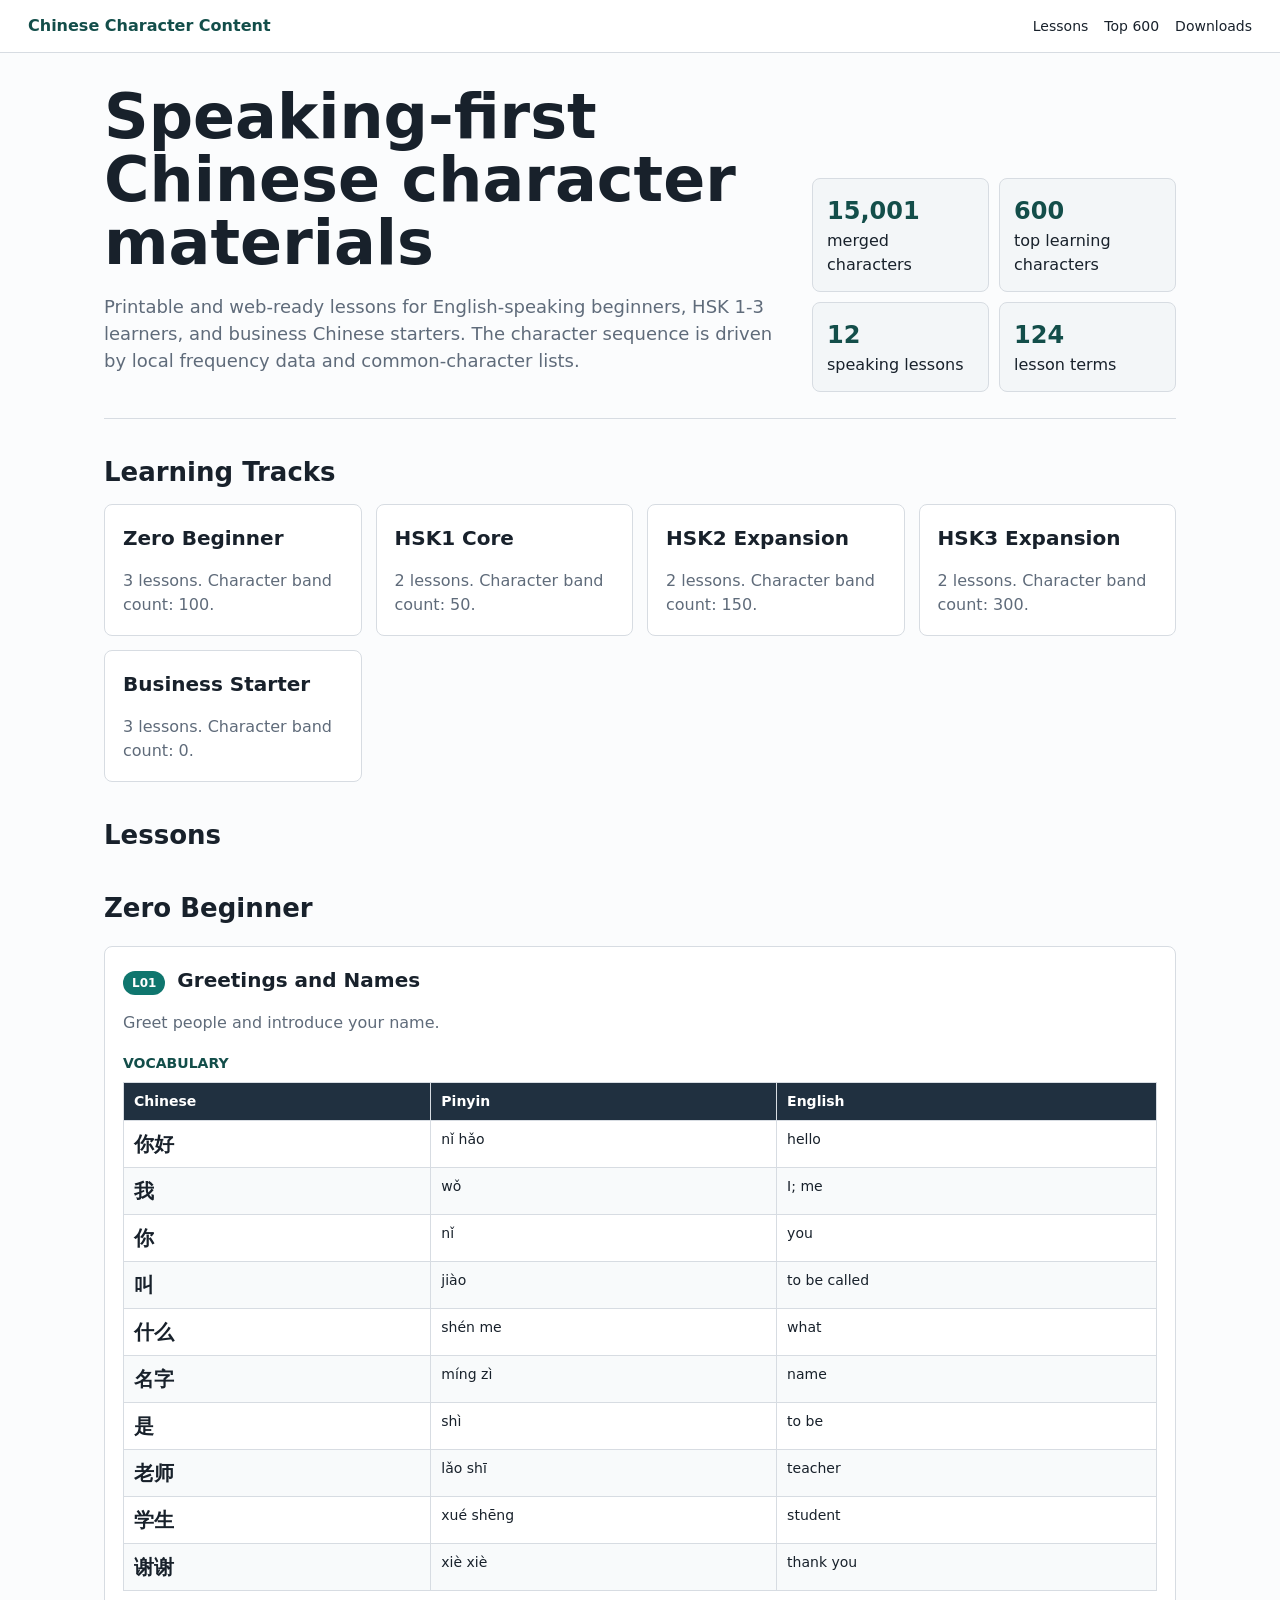
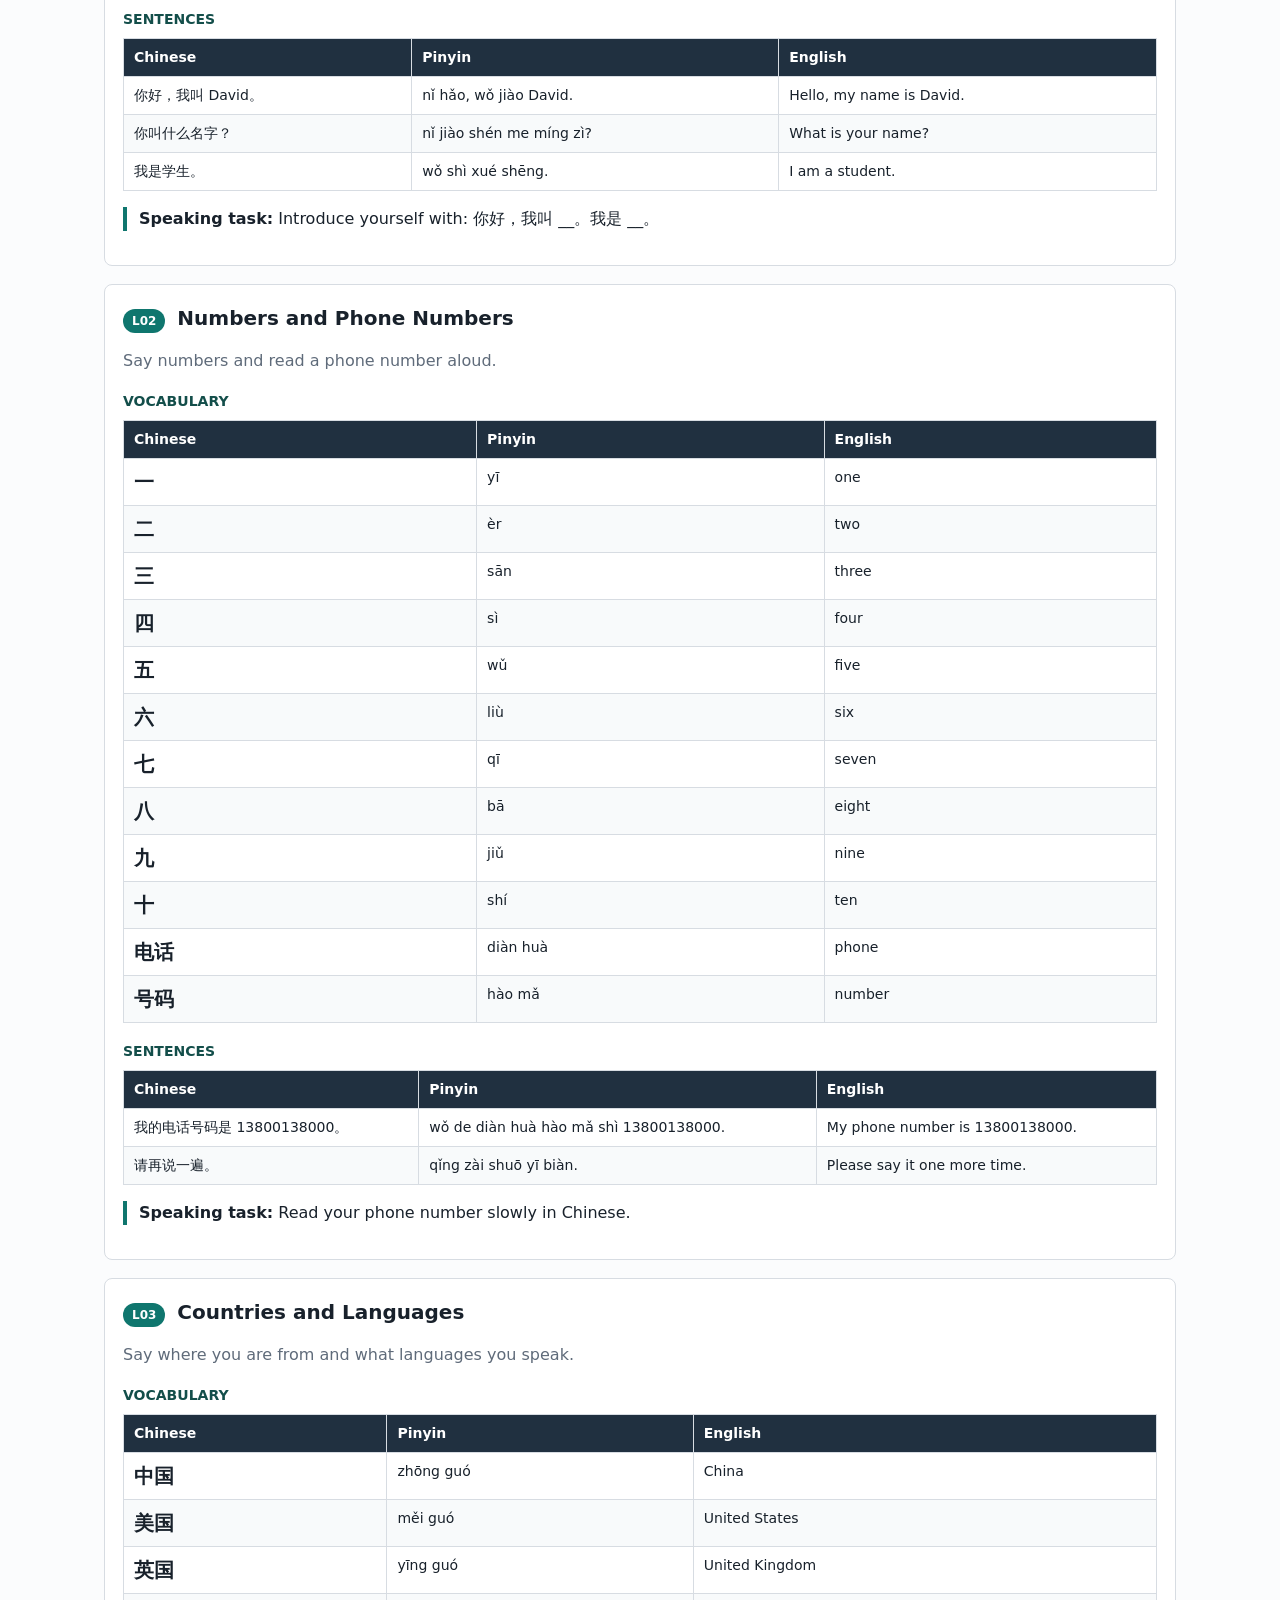
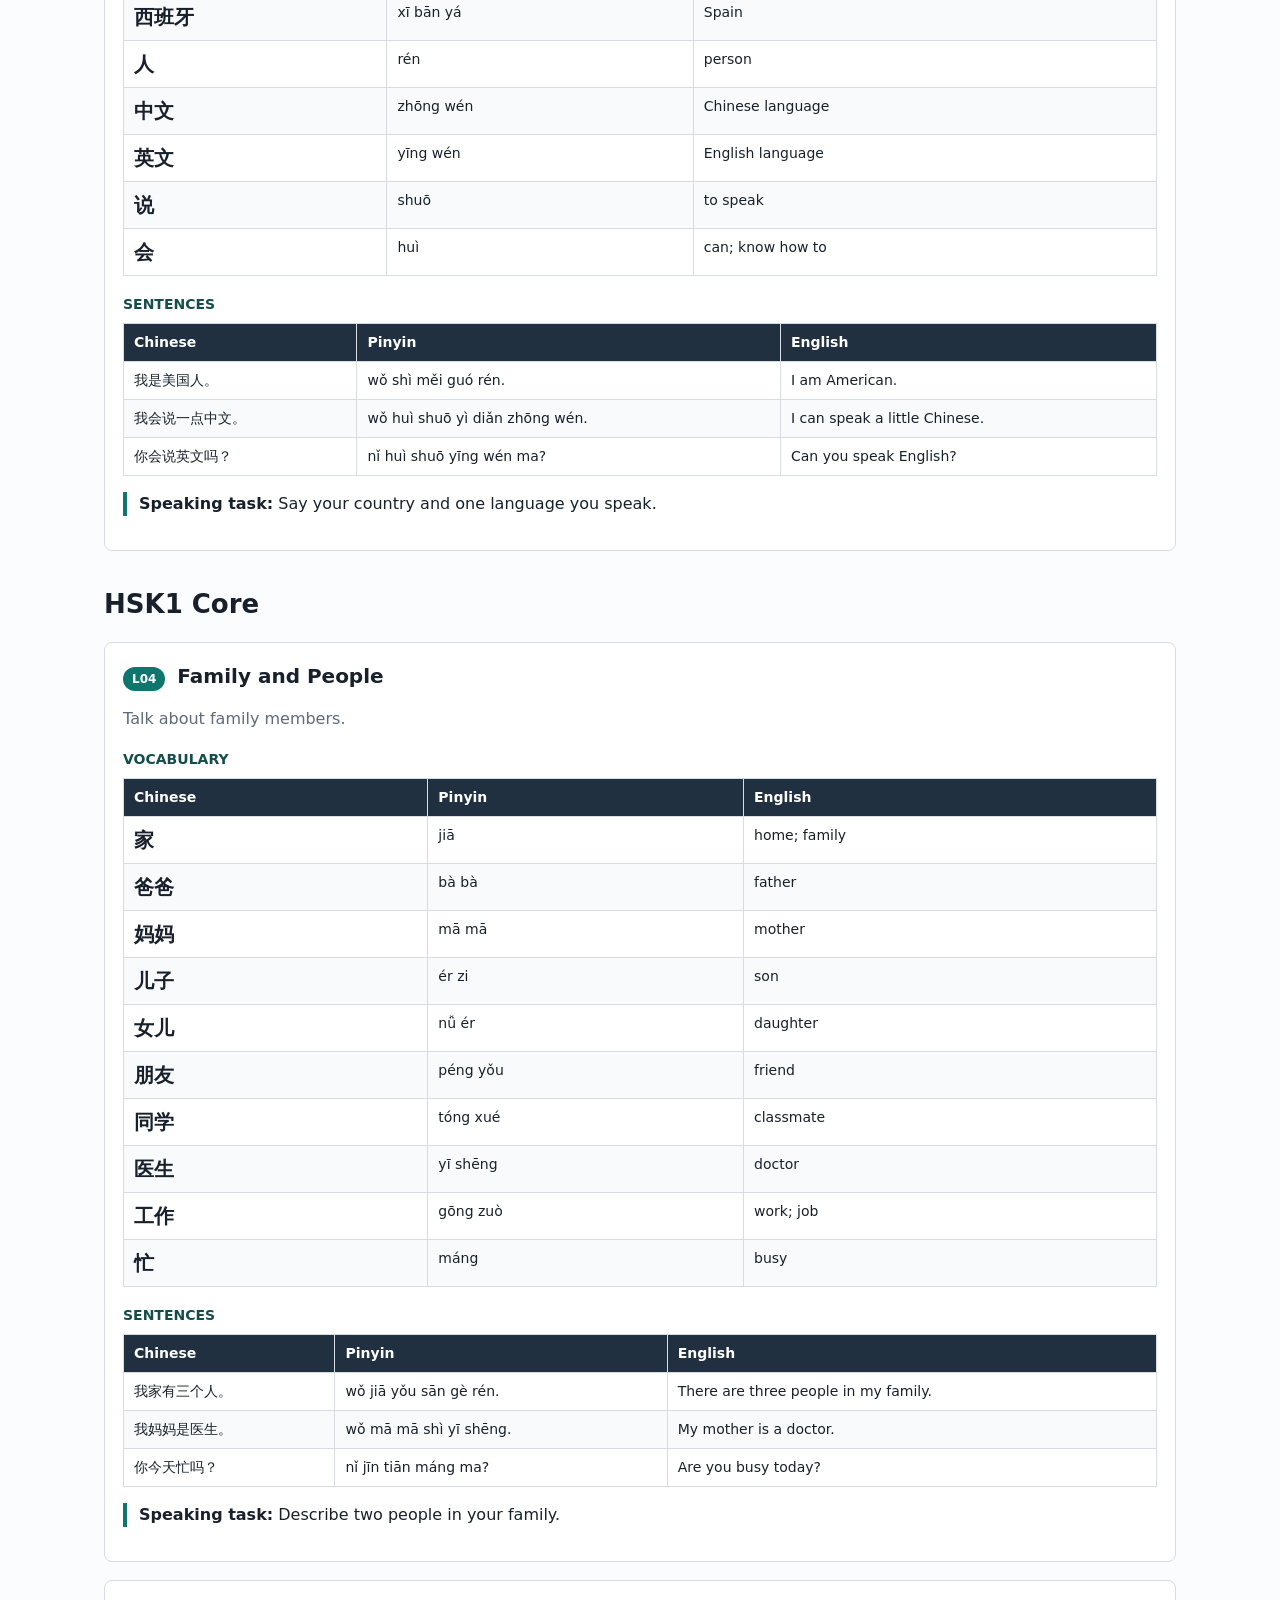
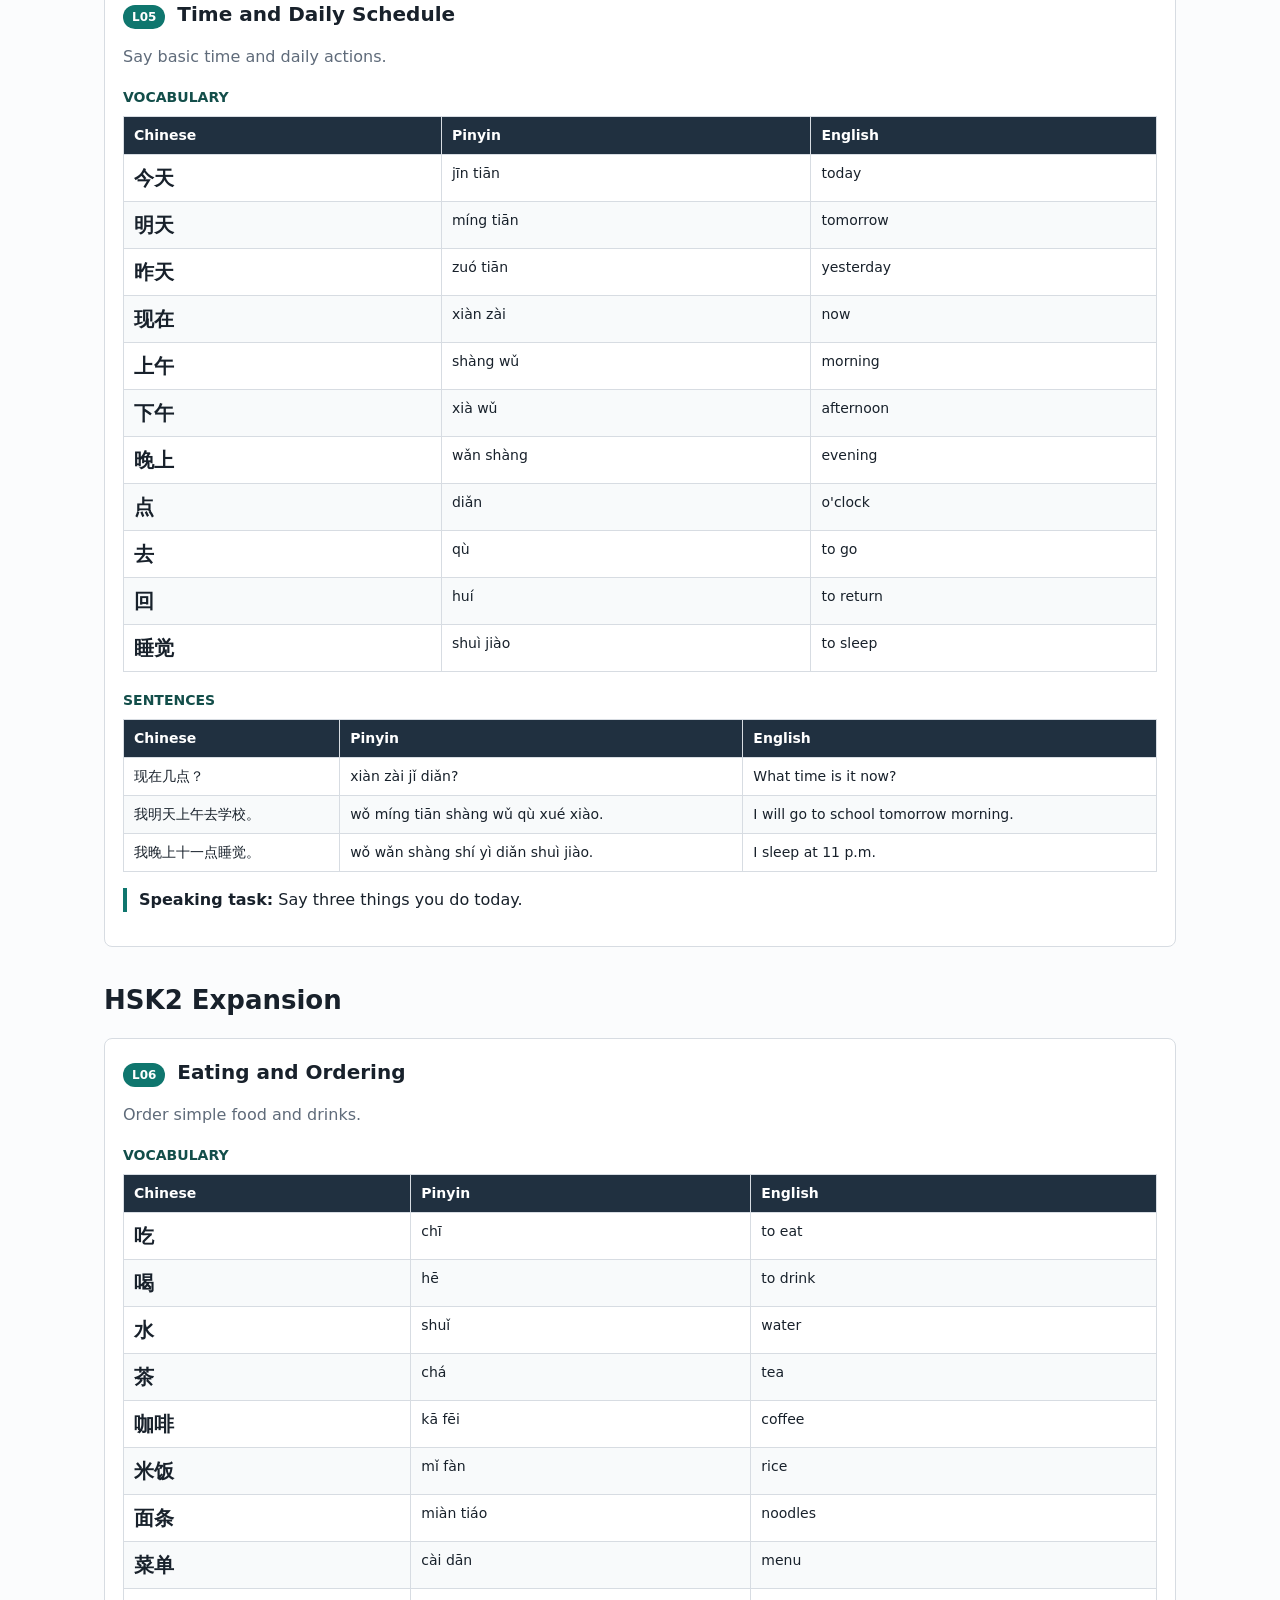
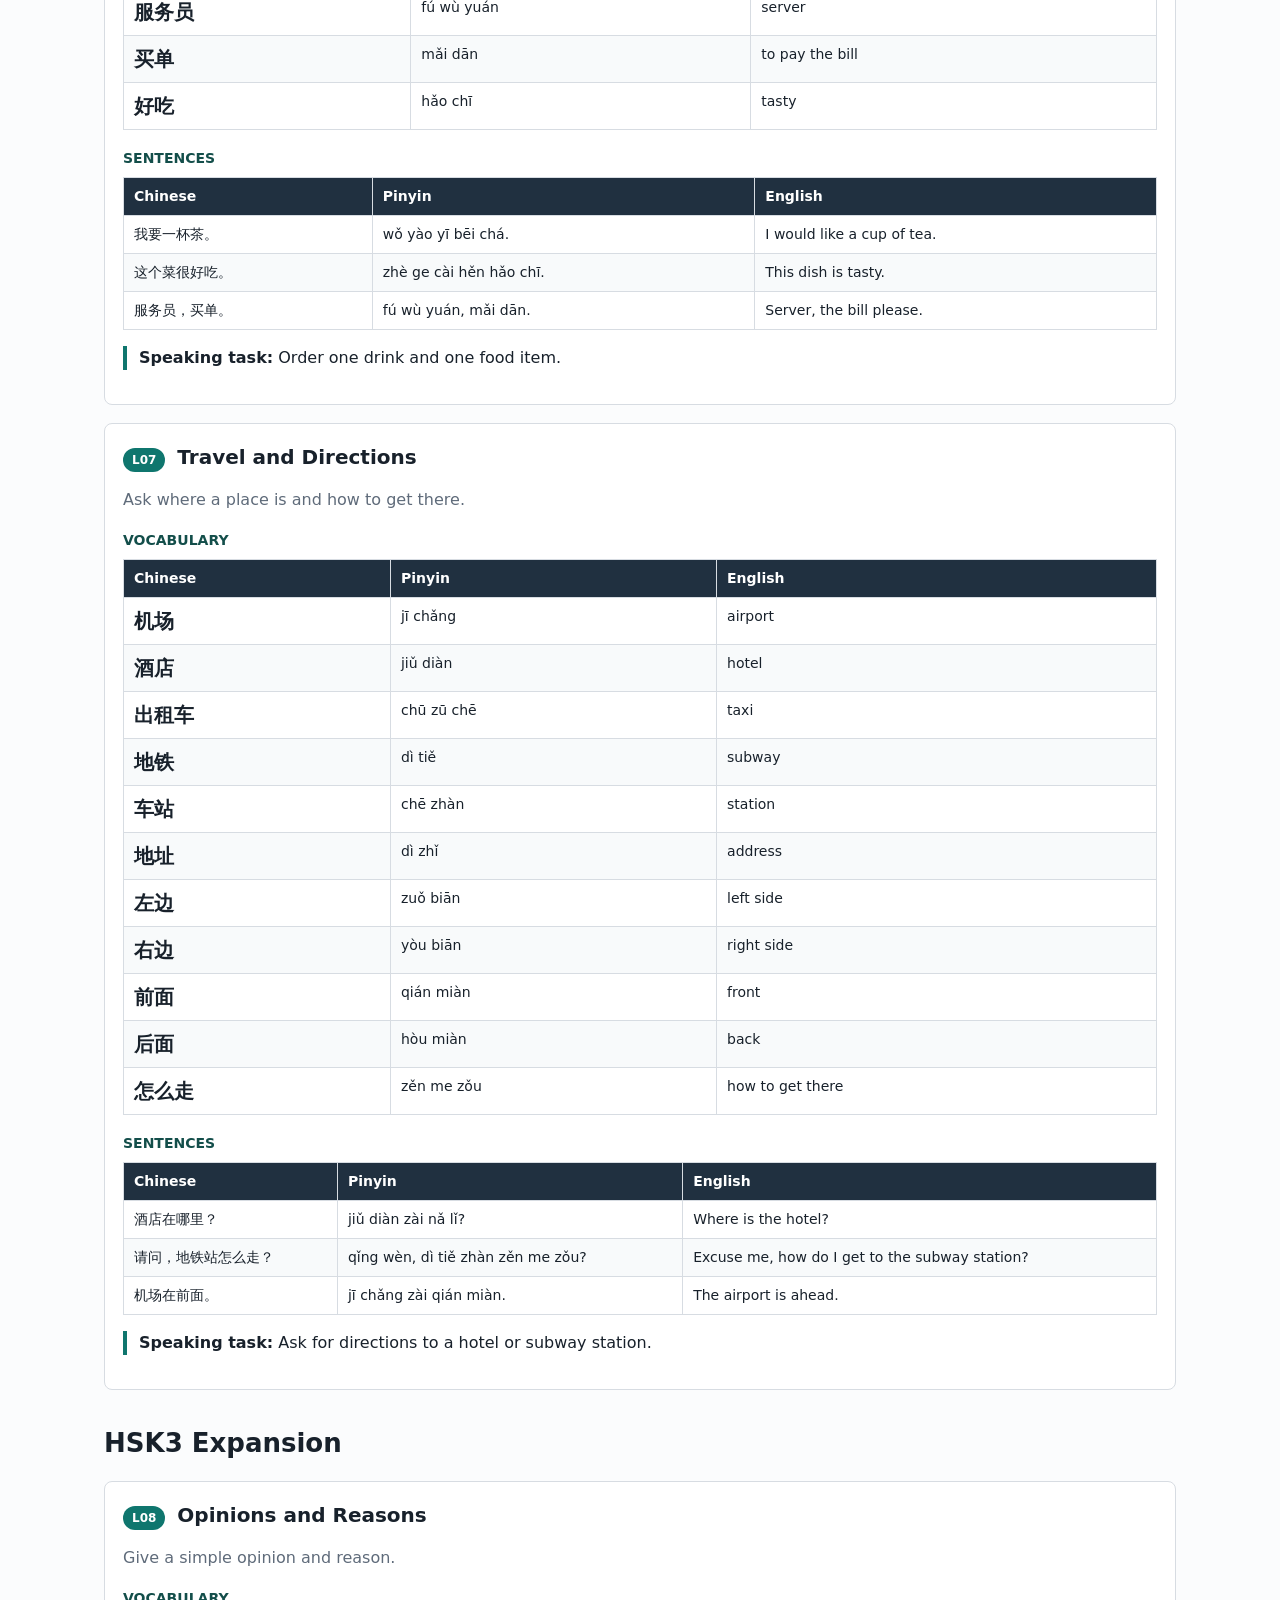
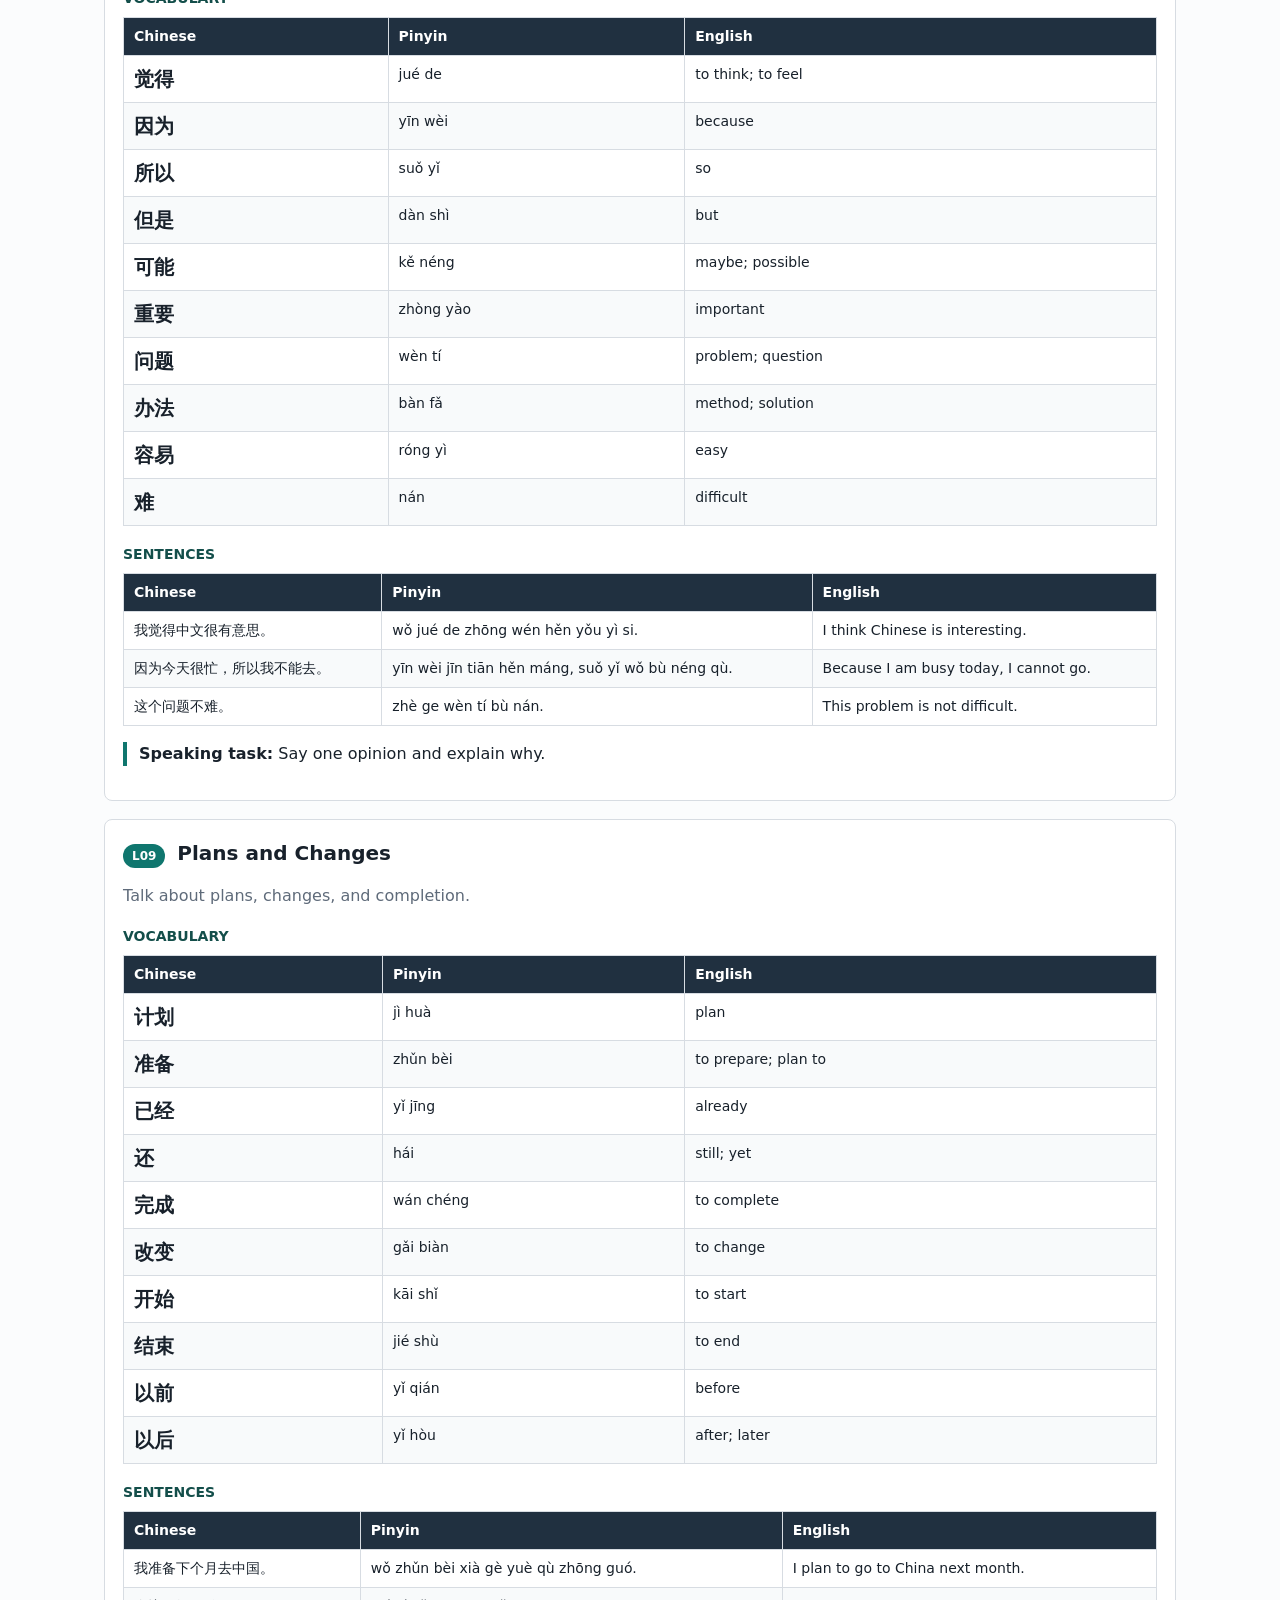
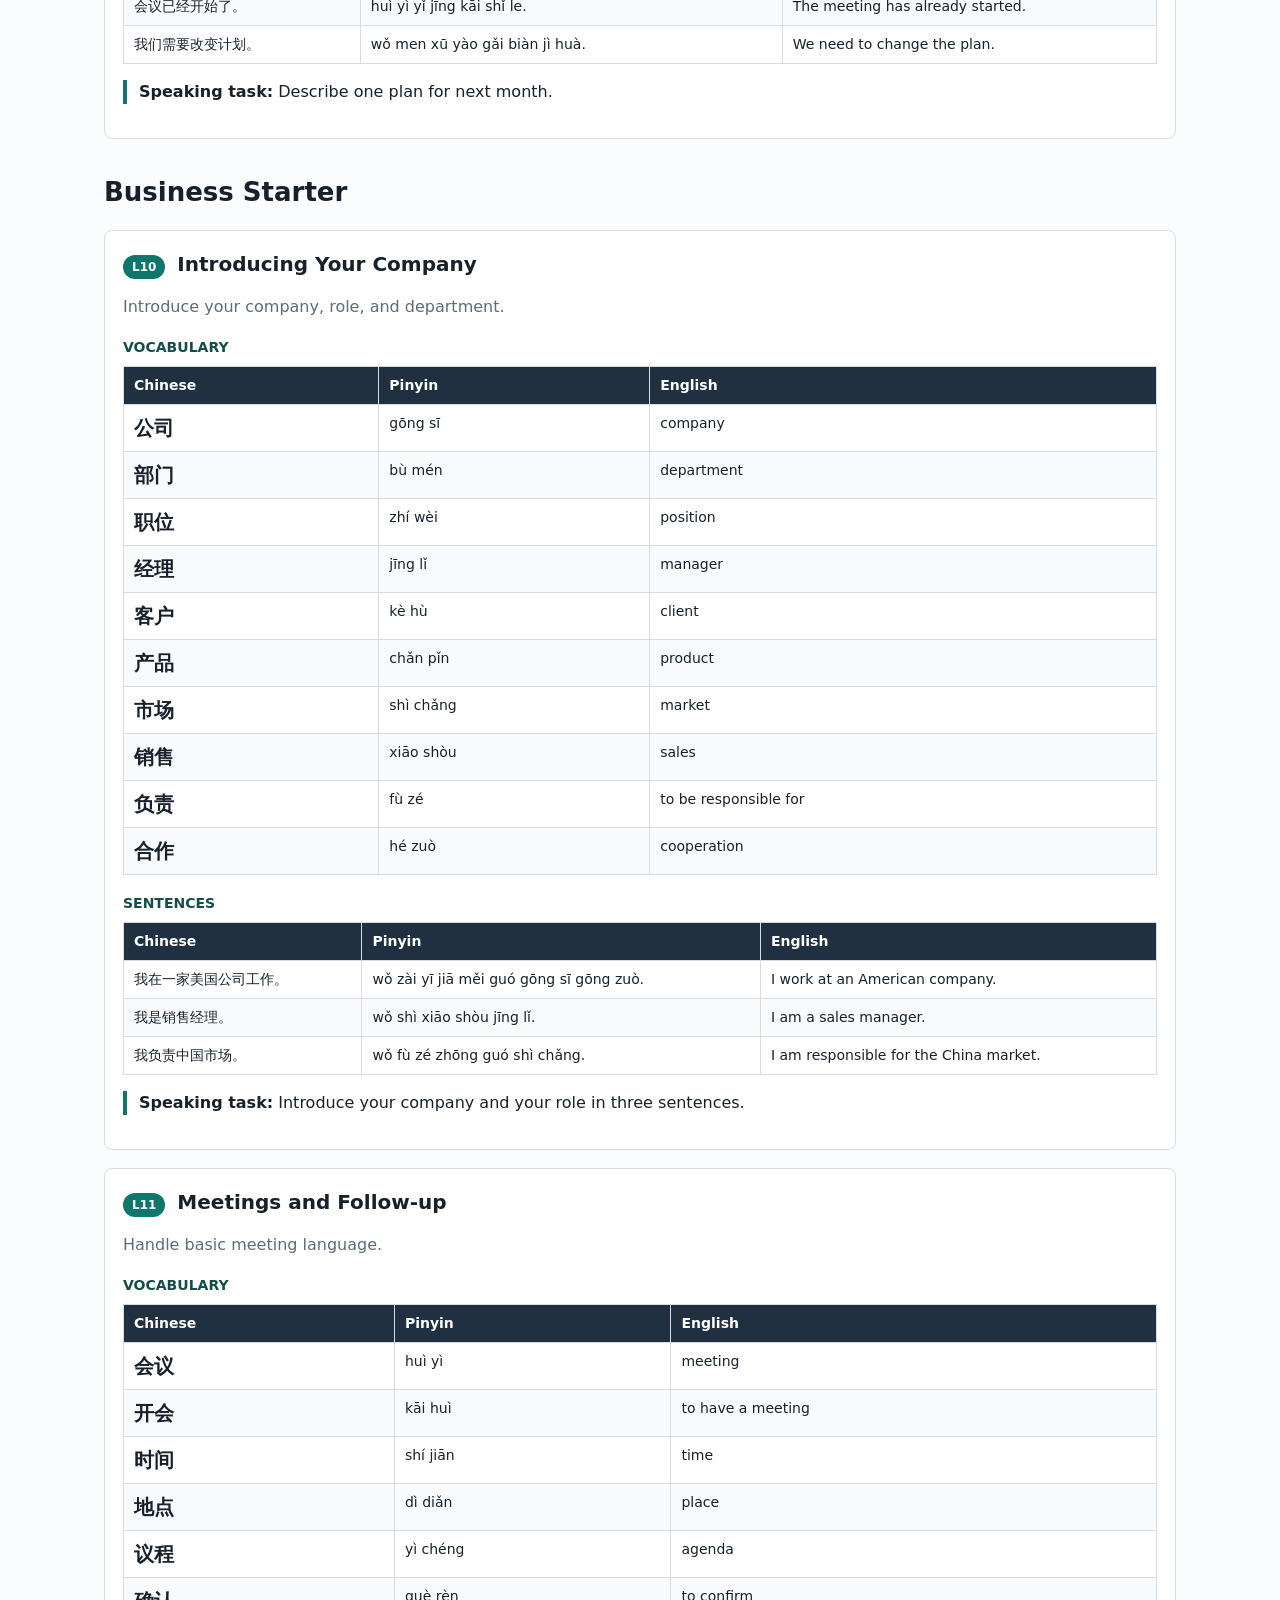
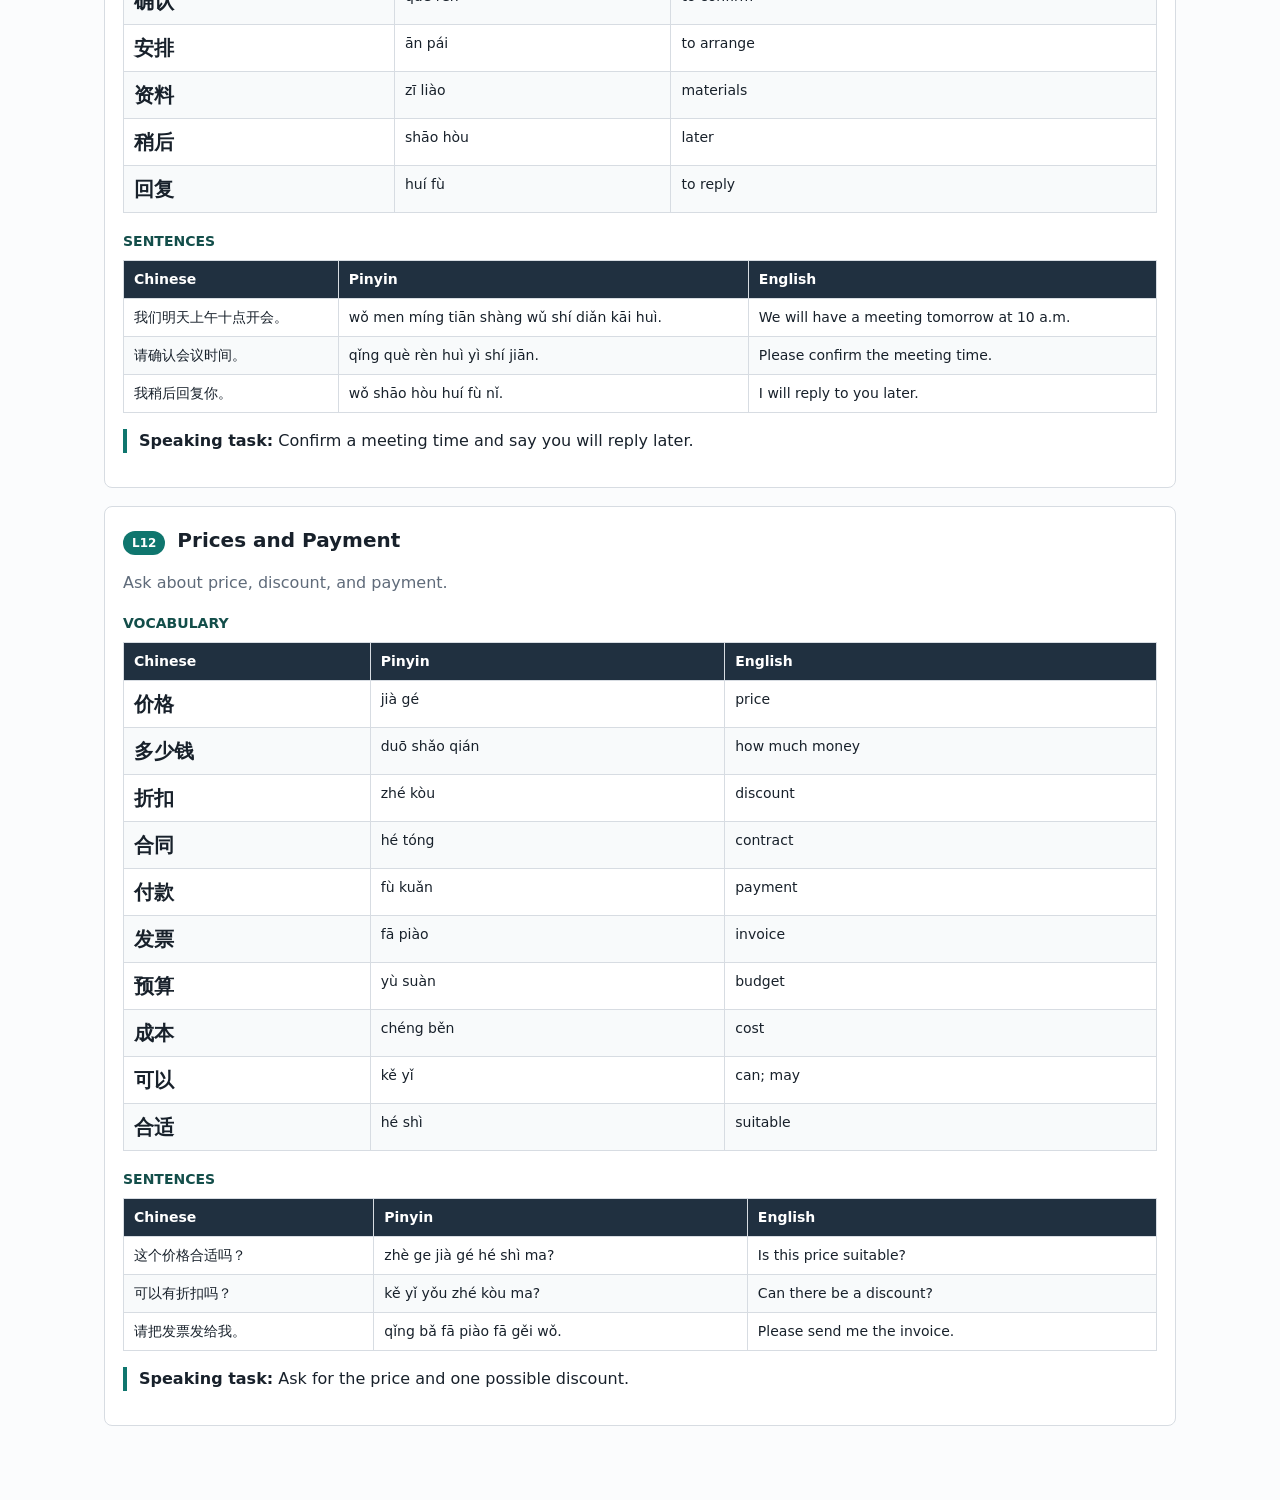
==== docs/index.html @ bb22cc19 "Create Chinese character learning materials" ====
<!doctype html>
<html lang="en">
<head>
  <meta charset="utf-8">
  <meta name="viewport" content="width=device-width, initial-scale=1">
  <title>Chinese Character Content</title>
  <link rel="stylesheet" href="assets/styles.css">
</head>
<body>
  <header class="topbar">
    <a class="brand" href="index.html">Chinese Character Content</a>
    <nav>
      <a href="index.html#lessons">Lessons</a>
      <a href="characters.html">Top 600</a>
      <a href="downloads.html">Downloads</a>
    </nav>
  </header>
  <main>

    <section class="hero">
      <div>
        <h1>Speaking-first Chinese character materials</h1>
        <p class="lead">Printable and web-ready lessons for English-speaking beginners, HSK 1-3 learners, and business Chinese starters. The character sequence is driven by local frequency data and common-character lists.</p>
      </div>
      <div class="stats">
        <div class="stat"><strong>15,001</strong><span>merged characters</span></div>
        <div class="stat"><strong>600</strong><span>top learning characters</span></div>
        <div class="stat"><strong>12</strong><span>speaking lessons</span></div>
        <div class="stat"><strong>124</strong><span>lesson terms</span></div>
      </div>
    </section>
    <section>
      <h2>Learning Tracks</h2>
      <div class="grid"><section class='tile'><h3>Zero Beginner</h3><p>3 lessons. Character band count: 100.</p></section>
<section class='tile'><h3>HSK1 Core</h3><p>2 lessons. Character band count: 50.</p></section>
<section class='tile'><h3>HSK2 Expansion</h3><p>2 lessons. Character band count: 150.</p></section>
<section class='tile'><h3>HSK3 Expansion</h3><p>2 lessons. Character band count: 300.</p></section>
<section class='tile'><h3>Business Starter</h3><p>3 lessons. Character band count: 0.</p></section></div>
    </section>
    <section id="lessons">
      <h2>Lessons</h2>
      <section id='zero-beginner'><h2>Zero Beginner</h2>
    <article class="lesson">
      <div class="lesson-head">
        <span>L01</span>
        <h3>Greetings and Names</h3>
      </div>
      <p class="goal">Greet people and introduce your name.</p>
      <h4>Vocabulary</h4>
      <table><thead><tr><th>Chinese</th><th>Pinyin</th><th>English</th></tr></thead><tbody><tr><td class='han'>你好</td><td>nǐ hǎo</td><td>hello</td></tr>
<tr><td class='han'>我</td><td>wǒ</td><td>I; me</td></tr>
<tr><td class='han'>你</td><td>nǐ</td><td>you</td></tr>
<tr><td class='han'>叫</td><td>jiào</td><td>to be called</td></tr>
<tr><td class='han'>什么</td><td>shén me</td><td>what</td></tr>
<tr><td class='han'>名字</td><td>míng zì</td><td>name</td></tr>
<tr><td class='han'>是</td><td>shì</td><td>to be</td></tr>
<tr><td class='han'>老师</td><td>lǎo shī</td><td>teacher</td></tr>
<tr><td class='han'>学生</td><td>xué shēng</td><td>student</td></tr>
<tr><td class='han'>谢谢</td><td>xiè xiè</td><td>thank you</td></tr></tbody></table>
      <h4>Sentences</h4>
      <table><thead><tr><th>Chinese</th><th>Pinyin</th><th>English</th></tr></thead><tbody><tr><td>你好，我叫 David。</td><td>nǐ hǎo, wǒ jiào David.</td><td>Hello, my name is David.</td></tr>
<tr><td>你叫什么名字？</td><td>nǐ jiào shén me míng zì?</td><td>What is your name?</td></tr>
<tr><td>我是学生。</td><td>wǒ shì xué shēng.</td><td>I am a student.</td></tr></tbody></table>
      <p class="task"><strong>Speaking task:</strong> Introduce yourself with: 你好，我叫 __。我是 __。</p>
    </article>
    

    <article class="lesson">
      <div class="lesson-head">
        <span>L02</span>
        <h3>Numbers and Phone Numbers</h3>
      </div>
      <p class="goal">Say numbers and read a phone number aloud.</p>
      <h4>Vocabulary</h4>
      <table><thead><tr><th>Chinese</th><th>Pinyin</th><th>English</th></tr></thead><tbody><tr><td class='han'>一</td><td>yī</td><td>one</td></tr>
<tr><td class='han'>二</td><td>èr</td><td>two</td></tr>
<tr><td class='han'>三</td><td>sān</td><td>three</td></tr>
<tr><td class='han'>四</td><td>sì</td><td>four</td></tr>
<tr><td class='han'>五</td><td>wǔ</td><td>five</td></tr>
<tr><td class='han'>六</td><td>liù</td><td>six</td></tr>
<tr><td class='han'>七</td><td>qī</td><td>seven</td></tr>
<tr><td class='han'>八</td><td>bā</td><td>eight</td></tr>
<tr><td class='han'>九</td><td>jiǔ</td><td>nine</td></tr>
<tr><td class='han'>十</td><td>shí</td><td>ten</td></tr>
<tr><td class='han'>电话</td><td>diàn huà</td><td>phone</td></tr>
<tr><td class='han'>号码</td><td>hào mǎ</td><td>number</td></tr></tbody></table>
      <h4>Sentences</h4>
      <table><thead><tr><th>Chinese</th><th>Pinyin</th><th>English</th></tr></thead><tbody><tr><td>我的电话号码是 13800138000。</td><td>wǒ de diàn huà hào mǎ shì 13800138000.</td><td>My phone number is 13800138000.</td></tr>
<tr><td>请再说一遍。</td><td>qǐng zài shuō yī biàn.</td><td>Please say it one more time.</td></tr></tbody></table>
      <p class="task"><strong>Speaking task:</strong> Read your phone number slowly in Chinese.</p>
    </article>
    

    <article class="lesson">
      <div class="lesson-head">
        <span>L03</span>
        <h3>Countries and Languages</h3>
      </div>
      <p class="goal">Say where you are from and what languages you speak.</p>
      <h4>Vocabulary</h4>
      <table><thead><tr><th>Chinese</th><th>Pinyin</th><th>English</th></tr></thead><tbody><tr><td class='han'>中国</td><td>zhōng guó</td><td>China</td></tr>
<tr><td class='han'>美国</td><td>měi guó</td><td>United States</td></tr>
<tr><td class='han'>英国</td><td>yīng guó</td><td>United Kingdom</td></tr>
<tr><td class='han'>西班牙</td><td>xī bān yá</td><td>Spain</td></tr>
<tr><td class='han'>人</td><td>rén</td><td>person</td></tr>
<tr><td class='han'>中文</td><td>zhōng wén</td><td>Chinese language</td></tr>
<tr><td class='han'>英文</td><td>yīng wén</td><td>English language</td></tr>
<tr><td class='han'>说</td><td>shuō</td><td>to speak</td></tr>
<tr><td class='han'>会</td><td>huì</td><td>can; know how to</td></tr></tbody></table>
      <h4>Sentences</h4>
      <table><thead><tr><th>Chinese</th><th>Pinyin</th><th>English</th></tr></thead><tbody><tr><td>我是美国人。</td><td>wǒ shì měi guó rén.</td><td>I am American.</td></tr>
<tr><td>我会说一点中文。</td><td>wǒ huì shuō yì diǎn zhōng wén.</td><td>I can speak a little Chinese.</td></tr>
<tr><td>你会说英文吗？</td><td>nǐ huì shuō yīng wén ma?</td><td>Can you speak English?</td></tr></tbody></table>
      <p class="task"><strong>Speaking task:</strong> Say your country and one language you speak.</p>
    </article>
    </section><section id='hsk1-core'><h2>HSK1 Core</h2>
    <article class="lesson">
      <div class="lesson-head">
        <span>L04</span>
        <h3>Family and People</h3>
      </div>
      <p class="goal">Talk about family members.</p>
      <h4>Vocabulary</h4>
      <table><thead><tr><th>Chinese</th><th>Pinyin</th><th>English</th></tr></thead><tbody><tr><td class='han'>家</td><td>jiā</td><td>home; family</td></tr>
<tr><td class='han'>爸爸</td><td>bà bà</td><td>father</td></tr>
<tr><td class='han'>妈妈</td><td>mā mā</td><td>mother</td></tr>
<tr><td class='han'>儿子</td><td>ér zi</td><td>son</td></tr>
<tr><td class='han'>女儿</td><td>nǚ ér</td><td>daughter</td></tr>
<tr><td class='han'>朋友</td><td>péng yǒu</td><td>friend</td></tr>
<tr><td class='han'>同学</td><td>tóng xué</td><td>classmate</td></tr>
<tr><td class='han'>医生</td><td>yī shēng</td><td>doctor</td></tr>
<tr><td class='han'>工作</td><td>gōng zuò</td><td>work; job</td></tr>
<tr><td class='han'>忙</td><td>máng</td><td>busy</td></tr></tbody></table>
      <h4>Sentences</h4>
      <table><thead><tr><th>Chinese</th><th>Pinyin</th><th>English</th></tr></thead><tbody><tr><td>我家有三个人。</td><td>wǒ jiā yǒu sān gè rén.</td><td>There are three people in my family.</td></tr>
<tr><td>我妈妈是医生。</td><td>wǒ mā mā shì yī shēng.</td><td>My mother is a doctor.</td></tr>
<tr><td>你今天忙吗？</td><td>nǐ jīn tiān máng ma?</td><td>Are you busy today?</td></tr></tbody></table>
      <p class="task"><strong>Speaking task:</strong> Describe two people in your family.</p>
    </article>
    

    <article class="lesson">
      <div class="lesson-head">
        <span>L05</span>
        <h3>Time and Daily Schedule</h3>
      </div>
      <p class="goal">Say basic time and daily actions.</p>
      <h4>Vocabulary</h4>
      <table><thead><tr><th>Chinese</th><th>Pinyin</th><th>English</th></tr></thead><tbody><tr><td class='han'>今天</td><td>jīn tiān</td><td>today</td></tr>
<tr><td class='han'>明天</td><td>míng tiān</td><td>tomorrow</td></tr>
<tr><td class='han'>昨天</td><td>zuó tiān</td><td>yesterday</td></tr>
<tr><td class='han'>现在</td><td>xiàn zài</td><td>now</td></tr>
<tr><td class='han'>上午</td><td>shàng wǔ</td><td>morning</td></tr>
<tr><td class='han'>下午</td><td>xià wǔ</td><td>afternoon</td></tr>
<tr><td class='han'>晚上</td><td>wǎn shàng</td><td>evening</td></tr>
<tr><td class='han'>点</td><td>diǎn</td><td>o&#x27;clock</td></tr>
<tr><td class='han'>去</td><td>qù</td><td>to go</td></tr>
<tr><td class='han'>回</td><td>huí</td><td>to return</td></tr>
<tr><td class='han'>睡觉</td><td>shuì jiào</td><td>to sleep</td></tr></tbody></table>
      <h4>Sentences</h4>
      <table><thead><tr><th>Chinese</th><th>Pinyin</th><th>English</th></tr></thead><tbody><tr><td>现在几点？</td><td>xiàn zài jǐ diǎn?</td><td>What time is it now?</td></tr>
<tr><td>我明天上午去学校。</td><td>wǒ míng tiān shàng wǔ qù xué xiào.</td><td>I will go to school tomorrow morning.</td></tr>
<tr><td>我晚上十一点睡觉。</td><td>wǒ wǎn shàng shí yì diǎn shuì jiào.</td><td>I sleep at 11 p.m.</td></tr></tbody></table>
      <p class="task"><strong>Speaking task:</strong> Say three things you do today.</p>
    </article>
    </section><section id='hsk2-expansion'><h2>HSK2 Expansion</h2>
    <article class="lesson">
      <div class="lesson-head">
        <span>L06</span>
        <h3>Eating and Ordering</h3>
      </div>
      <p class="goal">Order simple food and drinks.</p>
      <h4>Vocabulary</h4>
      <table><thead><tr><th>Chinese</th><th>Pinyin</th><th>English</th></tr></thead><tbody><tr><td class='han'>吃</td><td>chī</td><td>to eat</td></tr>
<tr><td class='han'>喝</td><td>hē</td><td>to drink</td></tr>
<tr><td class='han'>水</td><td>shuǐ</td><td>water</td></tr>
<tr><td class='han'>茶</td><td>chá</td><td>tea</td></tr>
<tr><td class='han'>咖啡</td><td>kā fēi</td><td>coffee</td></tr>
<tr><td class='han'>米饭</td><td>mǐ fàn</td><td>rice</td></tr>
<tr><td class='han'>面条</td><td>miàn tiáo</td><td>noodles</td></tr>
<tr><td class='han'>菜单</td><td>cài dān</td><td>menu</td></tr>
<tr><td class='han'>服务员</td><td>fú wù yuán</td><td>server</td></tr>
<tr><td class='han'>买单</td><td>mǎi dān</td><td>to pay the bill</td></tr>
<tr><td class='han'>好吃</td><td>hǎo chī</td><td>tasty</td></tr></tbody></table>
      <h4>Sentences</h4>
      <table><thead><tr><th>Chinese</th><th>Pinyin</th><th>English</th></tr></thead><tbody><tr><td>我要一杯茶。</td><td>wǒ yào yī bēi chá.</td><td>I would like a cup of tea.</td></tr>
<tr><td>这个菜很好吃。</td><td>zhè ge cài hěn hǎo chī.</td><td>This dish is tasty.</td></tr>
<tr><td>服务员，买单。</td><td>fú wù yuán, mǎi dān.</td><td>Server, the bill please.</td></tr></tbody></table>
      <p class="task"><strong>Speaking task:</strong> Order one drink and one food item.</p>
    </article>
    

    <article class="lesson">
      <div class="lesson-head">
        <span>L07</span>
        <h3>Travel and Directions</h3>
      </div>
      <p class="goal">Ask where a place is and how to get there.</p>
      <h4>Vocabulary</h4>
      <table><thead><tr><th>Chinese</th><th>Pinyin</th><th>English</th></tr></thead><tbody><tr><td class='han'>机场</td><td>jī chǎng</td><td>airport</td></tr>
<tr><td class='han'>酒店</td><td>jiǔ diàn</td><td>hotel</td></tr>
<tr><td class='han'>出租车</td><td>chū zū chē</td><td>taxi</td></tr>
<tr><td class='han'>地铁</td><td>dì tiě</td><td>subway</td></tr>
<tr><td class='han'>车站</td><td>chē zhàn</td><td>station</td></tr>
<tr><td class='han'>地址</td><td>dì zhǐ</td><td>address</td></tr>
<tr><td class='han'>左边</td><td>zuǒ biān</td><td>left side</td></tr>
<tr><td class='han'>右边</td><td>yòu biān</td><td>right side</td></tr>
<tr><td class='han'>前面</td><td>qián miàn</td><td>front</td></tr>
<tr><td class='han'>后面</td><td>hòu miàn</td><td>back</td></tr>
<tr><td class='han'>怎么走</td><td>zěn me zǒu</td><td>how to get there</td></tr></tbody></table>
      <h4>Sentences</h4>
      <table><thead><tr><th>Chinese</th><th>Pinyin</th><th>English</th></tr></thead><tbody><tr><td>酒店在哪里？</td><td>jiǔ diàn zài nǎ lǐ?</td><td>Where is the hotel?</td></tr>
<tr><td>请问，地铁站怎么走？</td><td>qǐng wèn, dì tiě zhàn zěn me zǒu?</td><td>Excuse me, how do I get to the subway station?</td></tr>
<tr><td>机场在前面。</td><td>jī chǎng zài qián miàn.</td><td>The airport is ahead.</td></tr></tbody></table>
      <p class="task"><strong>Speaking task:</strong> Ask for directions to a hotel or subway station.</p>
    </article>
    </section><section id='hsk3-expansion'><h2>HSK3 Expansion</h2>
    <article class="lesson">
      <div class="lesson-head">
        <span>L08</span>
        <h3>Opinions and Reasons</h3>
      </div>
      <p class="goal">Give a simple opinion and reason.</p>
      <h4>Vocabulary</h4>
      <table><thead><tr><th>Chinese</th><th>Pinyin</th><th>English</th></tr></thead><tbody><tr><td class='han'>觉得</td><td>jué de</td><td>to think; to feel</td></tr>
<tr><td class='han'>因为</td><td>yīn wèi</td><td>because</td></tr>
<tr><td class='han'>所以</td><td>suǒ yǐ</td><td>so</td></tr>
<tr><td class='han'>但是</td><td>dàn shì</td><td>but</td></tr>
<tr><td class='han'>可能</td><td>kě néng</td><td>maybe; possible</td></tr>
<tr><td class='han'>重要</td><td>zhòng yào</td><td>important</td></tr>
<tr><td class='han'>问题</td><td>wèn tí</td><td>problem; question</td></tr>
<tr><td class='han'>办法</td><td>bàn fǎ</td><td>method; solution</td></tr>
<tr><td class='han'>容易</td><td>róng yì</td><td>easy</td></tr>
<tr><td class='han'>难</td><td>nán</td><td>difficult</td></tr></tbody></table>
      <h4>Sentences</h4>
      <table><thead><tr><th>Chinese</th><th>Pinyin</th><th>English</th></tr></thead><tbody><tr><td>我觉得中文很有意思。</td><td>wǒ jué de zhōng wén hěn yǒu yì si.</td><td>I think Chinese is interesting.</td></tr>
<tr><td>因为今天很忙，所以我不能去。</td><td>yīn wèi jīn tiān hěn máng, suǒ yǐ wǒ bù néng qù.</td><td>Because I am busy today, I cannot go.</td></tr>
<tr><td>这个问题不难。</td><td>zhè ge wèn tí bù nán.</td><td>This problem is not difficult.</td></tr></tbody></table>
      <p class="task"><strong>Speaking task:</strong> Say one opinion and explain why.</p>
    </article>
    

    <article class="lesson">
      <div class="lesson-head">
        <span>L09</span>
        <h3>Plans and Changes</h3>
      </div>
      <p class="goal">Talk about plans, changes, and completion.</p>
      <h4>Vocabulary</h4>
      <table><thead><tr><th>Chinese</th><th>Pinyin</th><th>English</th></tr></thead><tbody><tr><td class='han'>计划</td><td>jì huà</td><td>plan</td></tr>
<tr><td class='han'>准备</td><td>zhǔn bèi</td><td>to prepare; plan to</td></tr>
<tr><td class='han'>已经</td><td>yǐ jīng</td><td>already</td></tr>
<tr><td class='han'>还</td><td>hái</td><td>still; yet</td></tr>
<tr><td class='han'>完成</td><td>wán chéng</td><td>to complete</td></tr>
<tr><td class='han'>改变</td><td>gǎi biàn</td><td>to change</td></tr>
<tr><td class='han'>开始</td><td>kāi shǐ</td><td>to start</td></tr>
<tr><td class='han'>结束</td><td>jié shù</td><td>to end</td></tr>
<tr><td class='han'>以前</td><td>yǐ qián</td><td>before</td></tr>
<tr><td class='han'>以后</td><td>yǐ hòu</td><td>after; later</td></tr></tbody></table>
      <h4>Sentences</h4>
      <table><thead><tr><th>Chinese</th><th>Pinyin</th><th>English</th></tr></thead><tbody><tr><td>我准备下个月去中国。</td><td>wǒ zhǔn bèi xià gè yuè qù zhōng guó.</td><td>I plan to go to China next month.</td></tr>
<tr><td>会议已经开始了。</td><td>huì yì yǐ jīng kāi shǐ le.</td><td>The meeting has already started.</td></tr>
<tr><td>我们需要改变计划。</td><td>wǒ men xū yào gǎi biàn jì huà.</td><td>We need to change the plan.</td></tr></tbody></table>
      <p class="task"><strong>Speaking task:</strong> Describe one plan for next month.</p>
    </article>
    </section><section id='business-starter'><h2>Business Starter</h2>
    <article class="lesson">
      <div class="lesson-head">
        <span>L10</span>
        <h3>Introducing Your Company</h3>
      </div>
      <p class="goal">Introduce your company, role, and department.</p>
      <h4>Vocabulary</h4>
      <table><thead><tr><th>Chinese</th><th>Pinyin</th><th>English</th></tr></thead><tbody><tr><td class='han'>公司</td><td>gōng sī</td><td>company</td></tr>
<tr><td class='han'>部门</td><td>bù mén</td><td>department</td></tr>
<tr><td class='han'>职位</td><td>zhí wèi</td><td>position</td></tr>
<tr><td class='han'>经理</td><td>jīng lǐ</td><td>manager</td></tr>
<tr><td class='han'>客户</td><td>kè hù</td><td>client</td></tr>
<tr><td class='han'>产品</td><td>chǎn pǐn</td><td>product</td></tr>
<tr><td class='han'>市场</td><td>shì chǎng</td><td>market</td></tr>
<tr><td class='han'>销售</td><td>xiāo shòu</td><td>sales</td></tr>
<tr><td class='han'>负责</td><td>fù zé</td><td>to be responsible for</td></tr>
<tr><td class='han'>合作</td><td>hé zuò</td><td>cooperation</td></tr></tbody></table>
      <h4>Sentences</h4>
      <table><thead><tr><th>Chinese</th><th>Pinyin</th><th>English</th></tr></thead><tbody><tr><td>我在一家美国公司工作。</td><td>wǒ zài yī jiā měi guó gōng sī gōng zuò.</td><td>I work at an American company.</td></tr>
<tr><td>我是销售经理。</td><td>wǒ shì xiāo shòu jīng lǐ.</td><td>I am a sales manager.</td></tr>
<tr><td>我负责中国市场。</td><td>wǒ fù zé zhōng guó shì chǎng.</td><td>I am responsible for the China market.</td></tr></tbody></table>
      <p class="task"><strong>Speaking task:</strong> Introduce your company and your role in three sentences.</p>
    </article>
    

    <article class="lesson">
      <div class="lesson-head">
        <span>L11</span>
        <h3>Meetings and Follow-up</h3>
      </div>
      <p class="goal">Handle basic meeting language.</p>
      <h4>Vocabulary</h4>
      <table><thead><tr><th>Chinese</th><th>Pinyin</th><th>English</th></tr></thead><tbody><tr><td class='han'>会议</td><td>huì yì</td><td>meeting</td></tr>
<tr><td class='han'>开会</td><td>kāi huì</td><td>to have a meeting</td></tr>
<tr><td class='han'>时间</td><td>shí jiān</td><td>time</td></tr>
<tr><td class='han'>地点</td><td>dì diǎn</td><td>place</td></tr>
<tr><td class='han'>议程</td><td>yì chéng</td><td>agenda</td></tr>
<tr><td class='han'>确认</td><td>què rèn</td><td>to confirm</td></tr>
<tr><td class='han'>安排</td><td>ān pái</td><td>to arrange</td></tr>
<tr><td class='han'>资料</td><td>zī liào</td><td>materials</td></tr>
<tr><td class='han'>稍后</td><td>shāo hòu</td><td>later</td></tr>
<tr><td class='han'>回复</td><td>huí fù</td><td>to reply</td></tr></tbody></table>
      <h4>Sentences</h4>
      <table><thead><tr><th>Chinese</th><th>Pinyin</th><th>English</th></tr></thead><tbody><tr><td>我们明天上午十点开会。</td><td>wǒ men míng tiān shàng wǔ shí diǎn kāi huì.</td><td>We will have a meeting tomorrow at 10 a.m.</td></tr>
<tr><td>请确认会议时间。</td><td>qǐng què rèn huì yì shí jiān.</td><td>Please confirm the meeting time.</td></tr>
<tr><td>我稍后回复你。</td><td>wǒ shāo hòu huí fù nǐ.</td><td>I will reply to you later.</td></tr></tbody></table>
      <p class="task"><strong>Speaking task:</strong> Confirm a meeting time and say you will reply later.</p>
    </article>
    

    <article class="lesson">
      <div class="lesson-head">
        <span>L12</span>
        <h3>Prices and Payment</h3>
      </div>
      <p class="goal">Ask about price, discount, and payment.</p>
      <h4>Vocabulary</h4>
      <table><thead><tr><th>Chinese</th><th>Pinyin</th><th>English</th></tr></thead><tbody><tr><td class='han'>价格</td><td>jià gé</td><td>price</td></tr>
<tr><td class='han'>多少钱</td><td>duō shǎo qián</td><td>how much money</td></tr>
<tr><td class='han'>折扣</td><td>zhé kòu</td><td>discount</td></tr>
<tr><td class='han'>合同</td><td>hé tóng</td><td>contract</td></tr>
<tr><td class='han'>付款</td><td>fù kuǎn</td><td>payment</td></tr>
<tr><td class='han'>发票</td><td>fā piào</td><td>invoice</td></tr>
<tr><td class='han'>预算</td><td>yù suàn</td><td>budget</td></tr>
<tr><td class='han'>成本</td><td>chéng běn</td><td>cost</td></tr>
<tr><td class='han'>可以</td><td>kě yǐ</td><td>can; may</td></tr>
<tr><td class='han'>合适</td><td>hé shì</td><td>suitable</td></tr></tbody></table>
      <h4>Sentences</h4>
      <table><thead><tr><th>Chinese</th><th>Pinyin</th><th>English</th></tr></thead><tbody><tr><td>这个价格合适吗？</td><td>zhè ge jià gé hé shì ma?</td><td>Is this price suitable?</td></tr>
<tr><td>可以有折扣吗？</td><td>kě yǐ yǒu zhé kòu ma?</td><td>Can there be a discount?</td></tr>
<tr><td>请把发票发给我。</td><td>qǐng bǎ fā piào fā gěi wǒ.</td><td>Please send me the invoice.</td></tr></tbody></table>
      <p class="task"><strong>Speaking task:</strong> Ask for the price and one possible discount.</p>
    </article>
    </section>
    </section>

  </main>
</body>
</html>
---- docs/assets/styles.css ----
:root {
  color-scheme: light;
  --ink: #18212b;
  --muted: #5f6b7a;
  --line: #d7dce2;
  --paper: #ffffff;
  --band: #f3f6f8;
  --accent: #0f766e;
  --accent-dark: #134e4a;
}
* { box-sizing: border-box; }
body {
  margin: 0;
  font-family: Inter, ui-sans-serif, system-ui, -apple-system, BlinkMacSystemFont, "Segoe UI", sans-serif;
  color: var(--ink);
  background: #fbfcfd;
  line-height: 1.5;
}
.topbar {
  position: sticky;
  top: 0;
  z-index: 10;
  display: flex;
  justify-content: space-between;
  align-items: center;
  gap: 24px;
  padding: 14px 28px;
  background: rgba(255,255,255,0.96);
  border-bottom: 1px solid var(--line);
}
.brand { color: var(--accent-dark); font-weight: 760; text-decoration: none; }
nav { display: flex; gap: 16px; flex-wrap: wrap; }
nav a { color: var(--ink); text-decoration: none; font-size: 14px; }
main { max-width: 1120px; margin: 0 auto; padding: 32px 24px 56px; }
.hero {
  display: grid;
  grid-template-columns: minmax(0, 1.3fr) minmax(260px, 0.7fr);
  gap: 32px;
  align-items: end;
  border-bottom: 1px solid var(--line);
  padding-bottom: 26px;
}
h1 { font-size: clamp(34px, 5vw, 62px); line-height: 1.02; margin: 0 0 16px; letter-spacing: 0; }
h2 { margin: 34px 0 12px; font-size: 26px; }
h3 { margin: 0; font-size: 20px; }
h4 { margin: 18px 0 8px; font-size: 14px; color: var(--accent-dark); text-transform: uppercase; }
.lead { font-size: 18px; color: var(--muted); max-width: 760px; }
.stats { display: grid; grid-template-columns: repeat(2, minmax(0, 1fr)); gap: 10px; }
.stat { background: var(--band); border: 1px solid var(--line); padding: 14px; border-radius: 8px; }
.stat strong { display: block; font-size: 24px; color: var(--accent-dark); }
.grid { display: grid; grid-template-columns: repeat(auto-fit, minmax(230px, 1fr)); gap: 14px; }
.tile, .lesson {
  background: var(--paper);
  border: 1px solid var(--line);
  border-radius: 8px;
  padding: 18px;
}
.tile p, .goal { color: var(--muted); margin-bottom: 0; }
.lesson { margin: 18px 0; }
.lesson-head { display: flex; gap: 12px; align-items: baseline; }
.lesson-head span {
  color: white;
  background: var(--accent);
  border-radius: 999px;
  padding: 3px 9px;
  font-size: 12px;
  font-weight: 700;
}
table { width: 100%; border-collapse: collapse; font-size: 14px; margin: 8px 0 14px; }
th, td { border: 1px solid var(--line); padding: 8px 10px; text-align: left; vertical-align: top; }
th { background: #203040; color: white; font-weight: 680; }
tbody tr:nth-child(even) { background: #f8fafb; }
.han { font-size: 20px; font-weight: 720; }
.task { border-left: 4px solid var(--accent); padding-left: 12px; }
.downloads a { display: block; margin: 8px 0; color: var(--accent-dark); font-weight: 700; }
@media (max-width: 760px) {
  .topbar { align-items: flex-start; flex-direction: column; }
  .hero { grid-template-columns: 1fr; }
  main { padding: 24px 14px 42px; }
  table { font-size: 13px; }
  th, td { padding: 7px; }
}
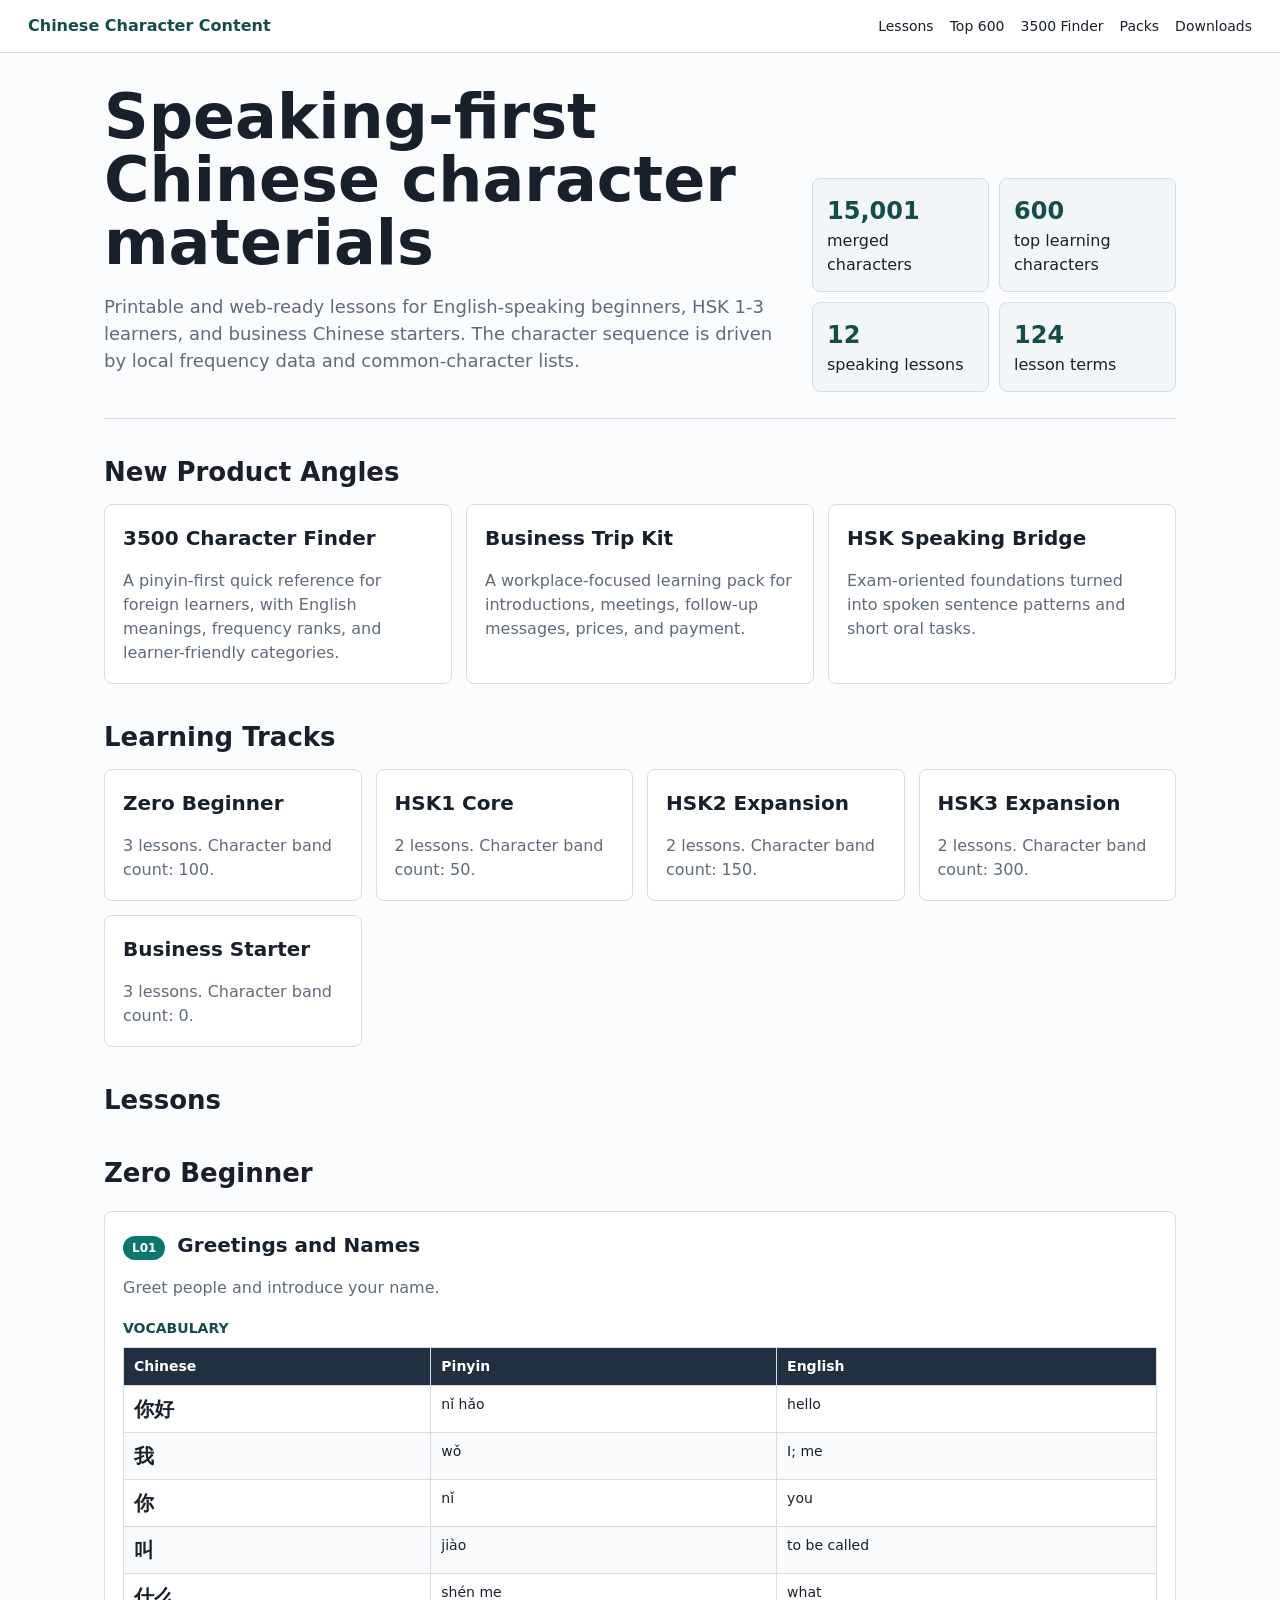
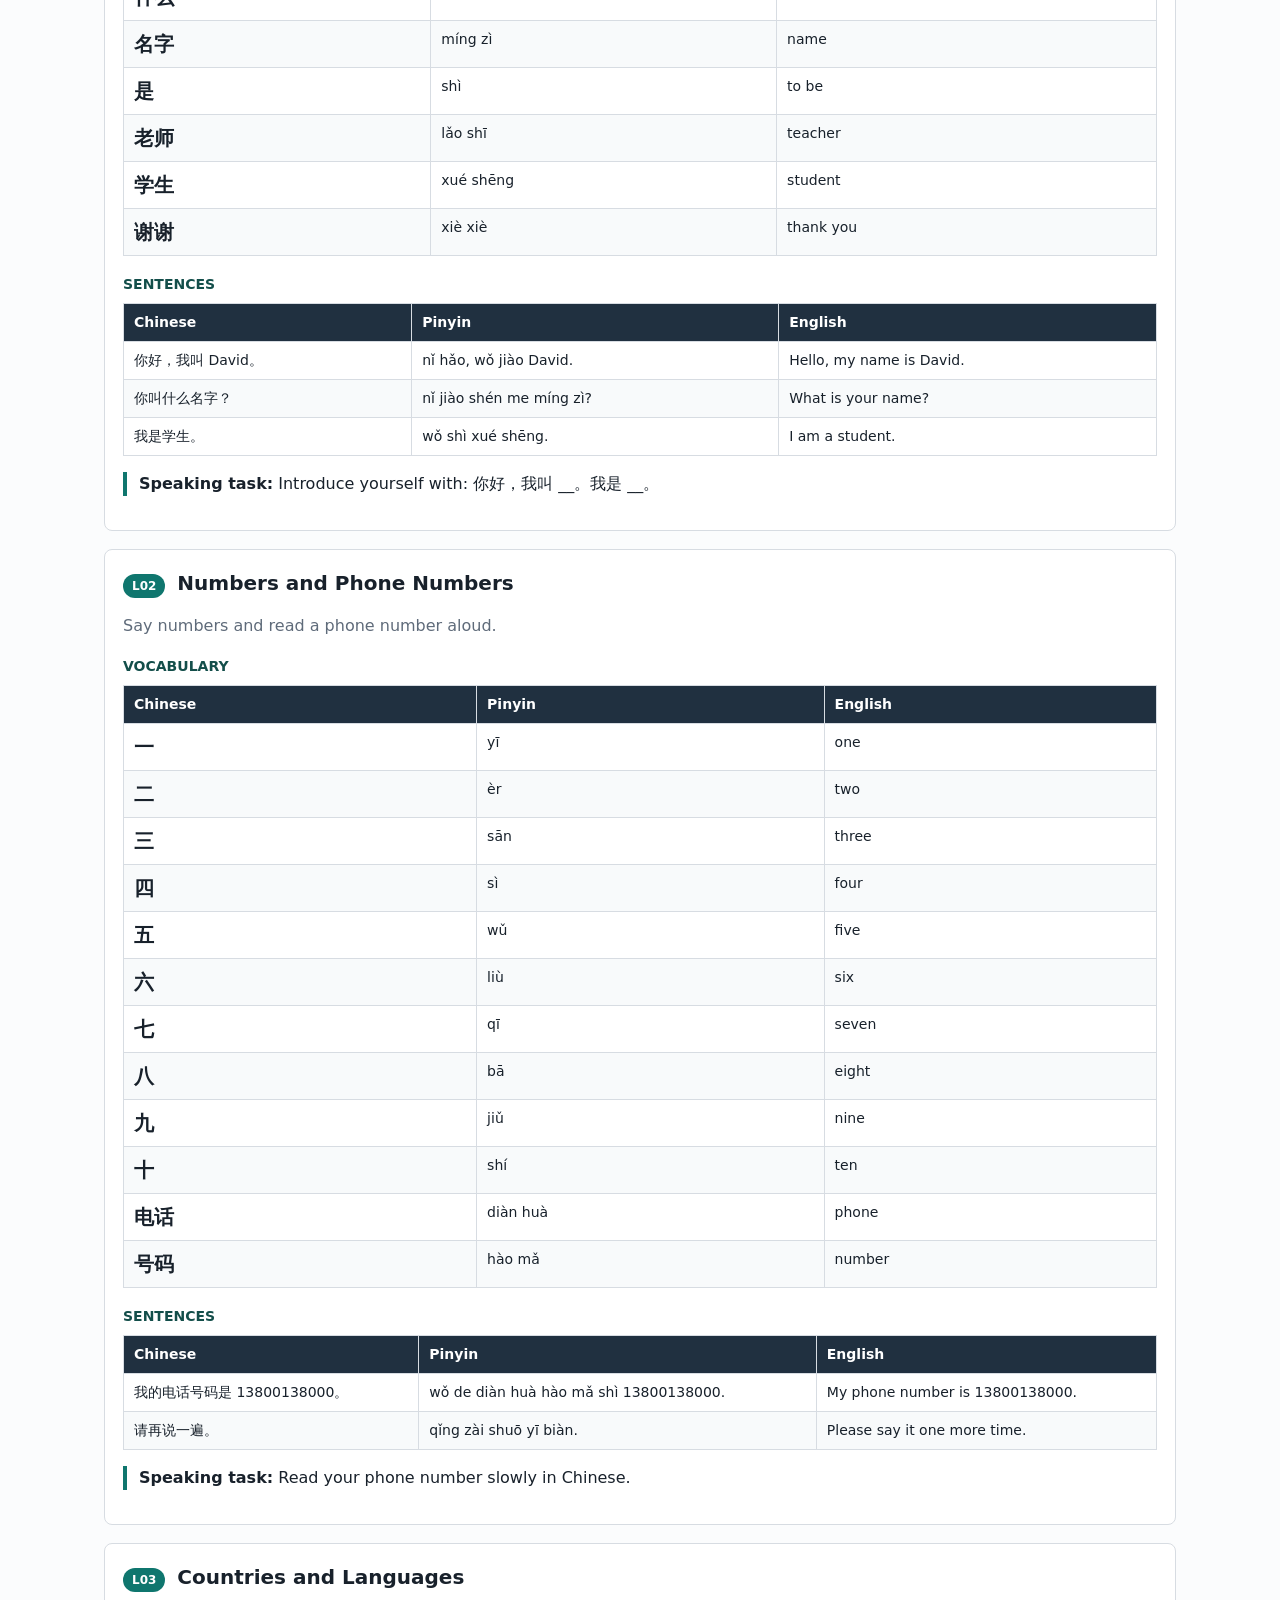
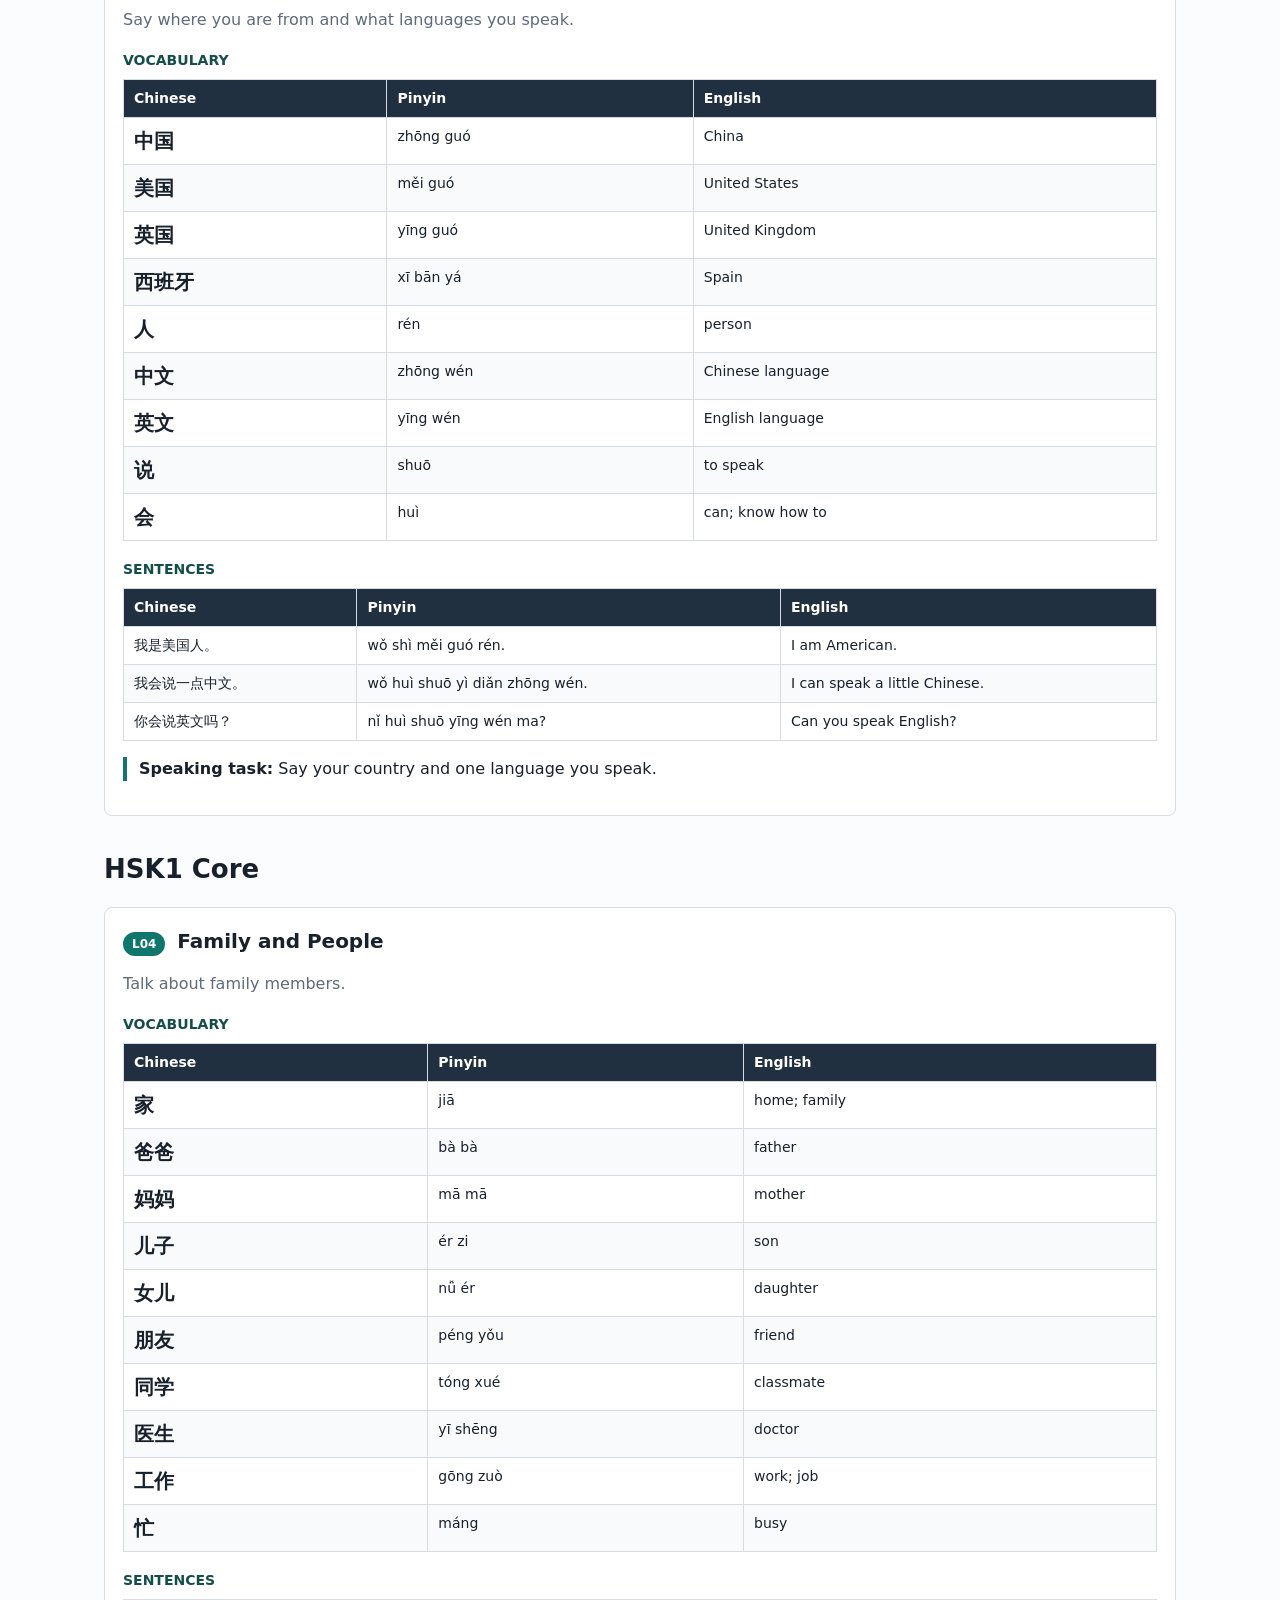
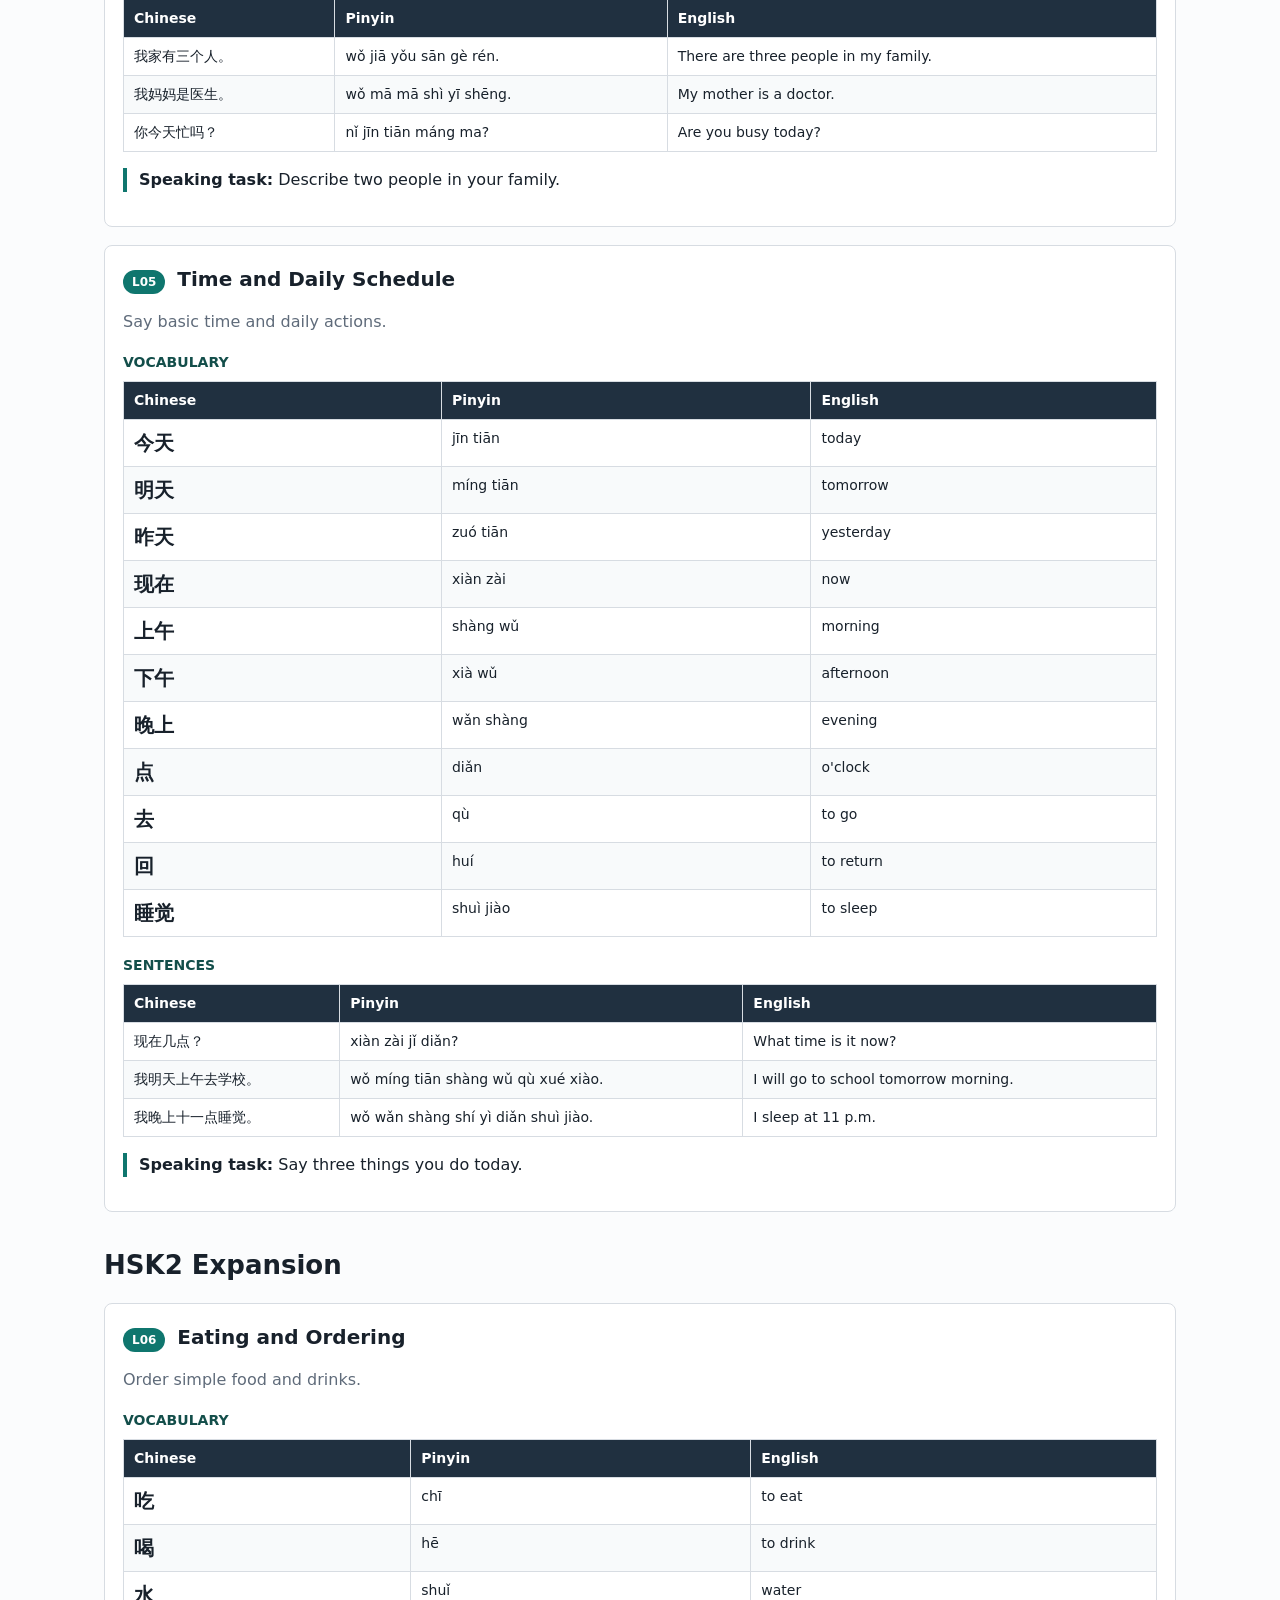
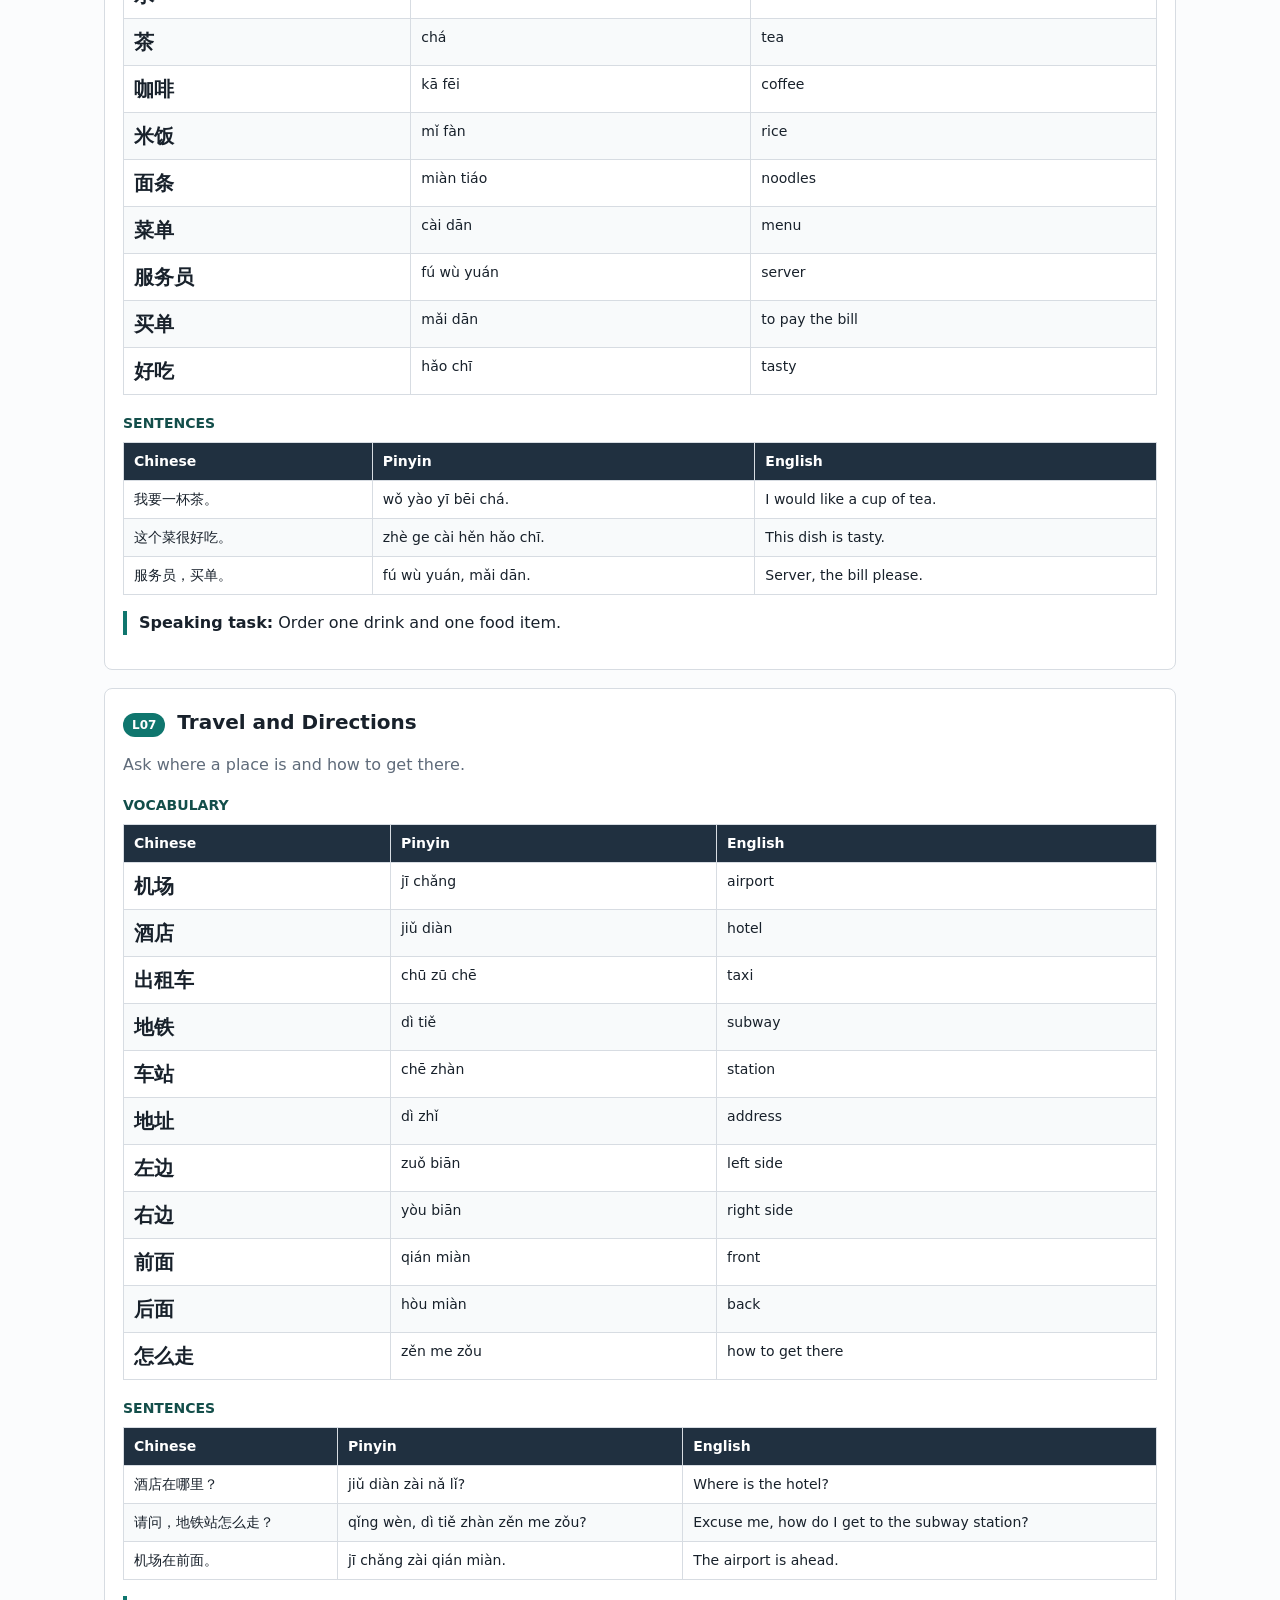
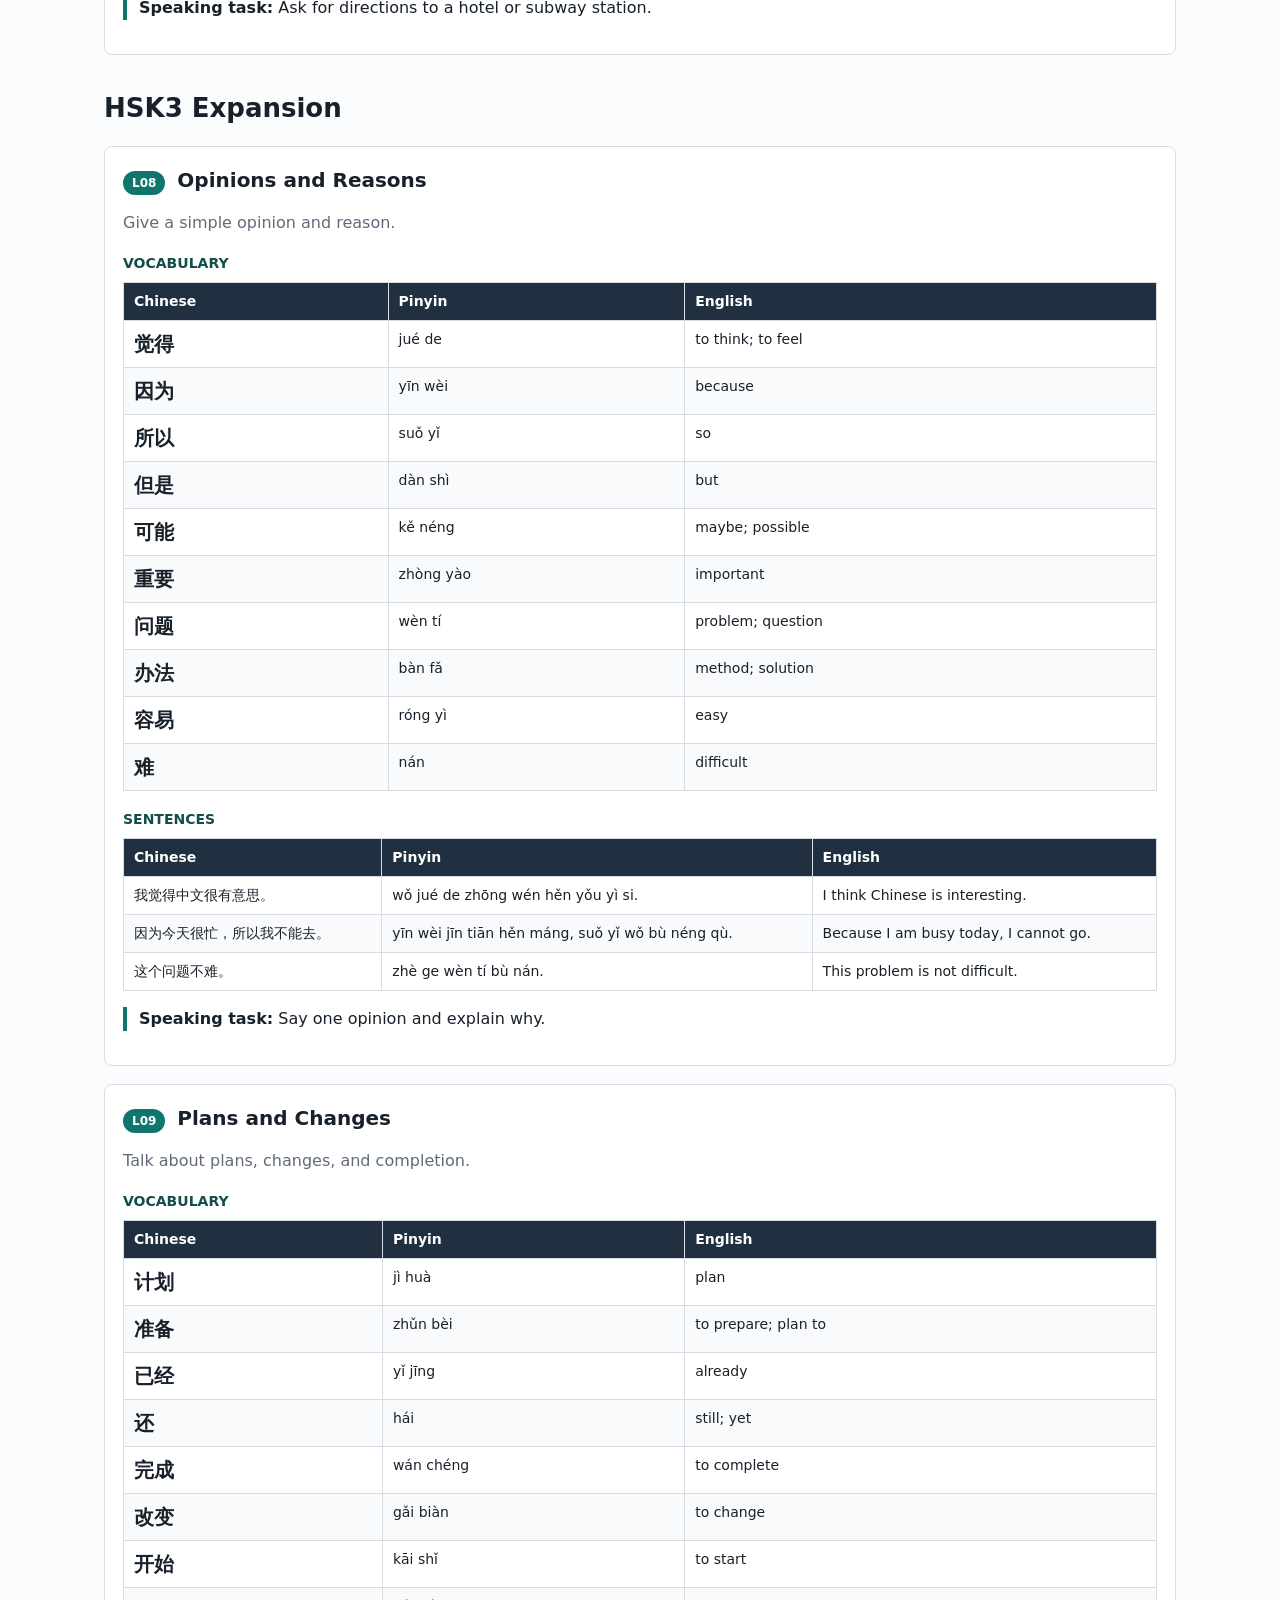
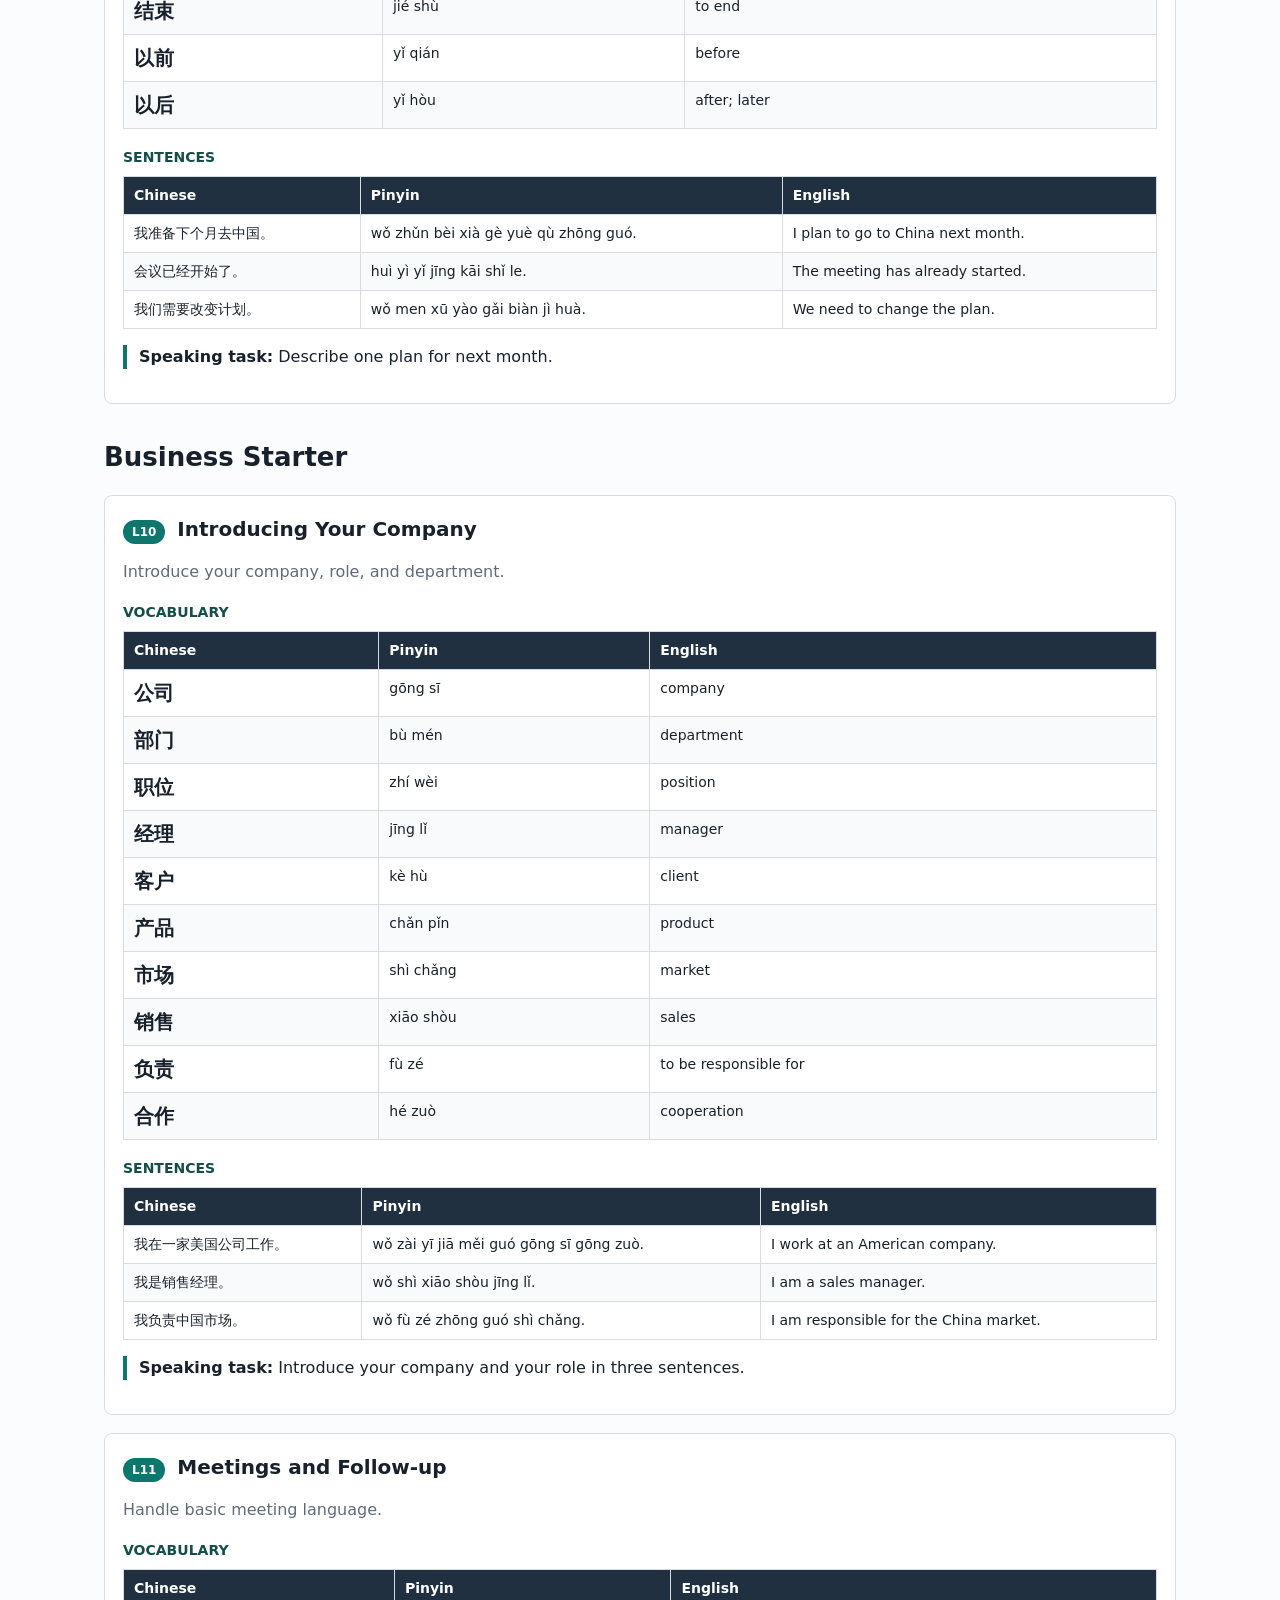
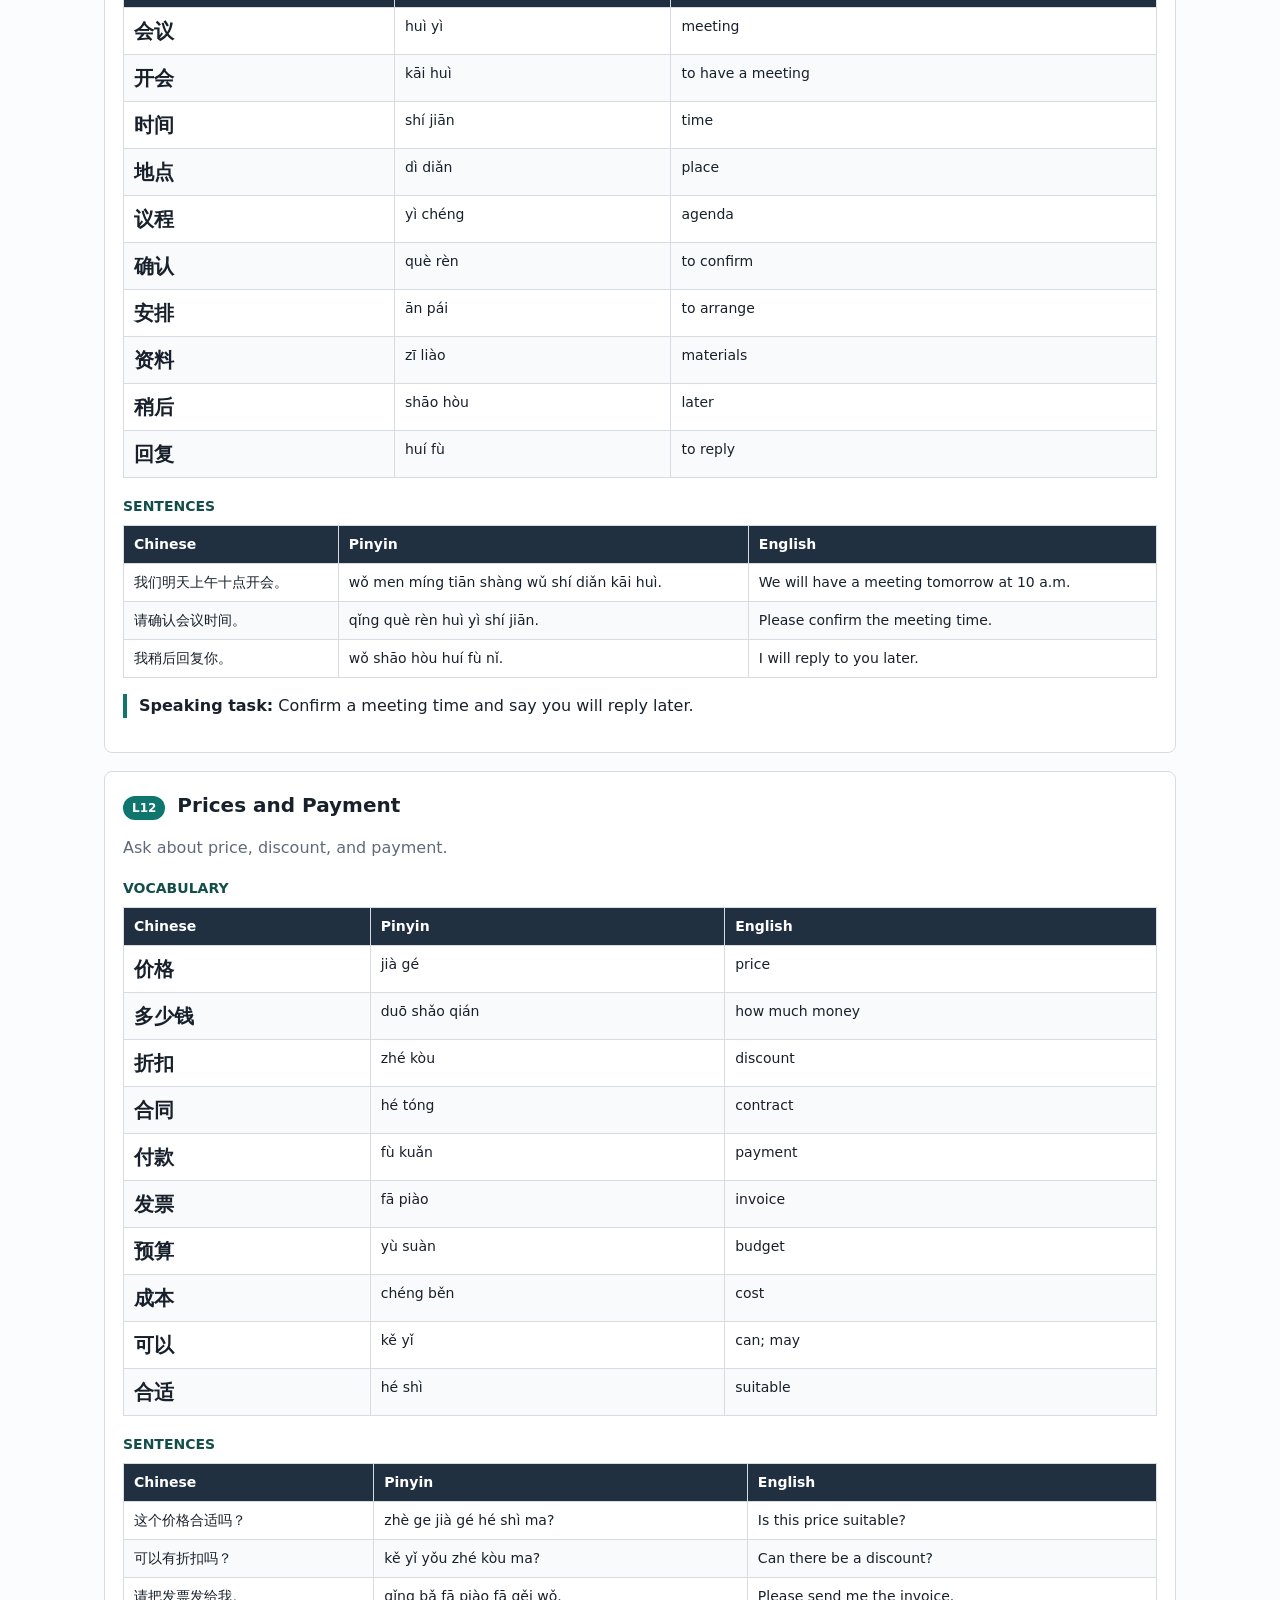
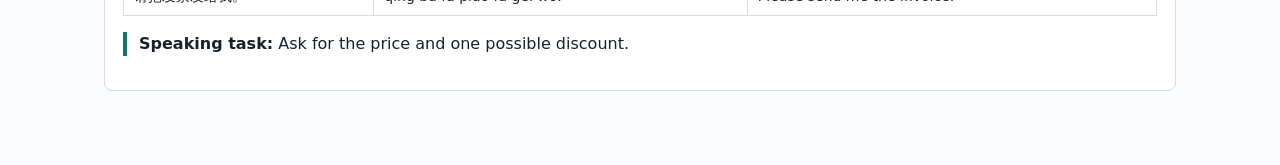
==== commit 448d6762: "Add 3500 quick reference and product packs" ====
--- a/docs/index.html
+++ b/docs/index.html
@@ -12,6 +12,8 @@
     <nav>
       <a href="index.html#lessons">Lessons</a>
       <a href="characters.html">Top 600</a>
+      <a href="common-3500.html">3500 Finder</a>
+      <a href="packs.html">Packs</a>
       <a href="downloads.html">Downloads</a>
     </nav>
   </header>
@@ -27,6 +29,14 @@
         <div class="stat"><strong>600</strong><span>top learning characters</span></div>
         <div class="stat"><strong>12</strong><span>speaking lessons</span></div>
         <div class="stat"><strong>124</strong><span>lesson terms</span></div>
+      </div>
+    </section>
+    <section>
+      <h2>New Product Angles</h2>
+      <div class="grid">
+        <section class="tile"><h3>3500 Character Finder</h3><p>A pinyin-first quick reference for foreign learners, with English meanings, frequency ranks, and learner-friendly categories.</p></section>
+        <section class="tile"><h3>Business Trip Kit</h3><p>A workplace-focused learning pack for introductions, meetings, follow-up messages, prices, and payment.</p></section>
+        <section class="tile"><h3>HSK Speaking Bridge</h3><p>Exam-oriented foundations turned into spoken sentence patterns and short oral tasks.</p></section>
       </div>
     </section>
     <section>
--- a/docs/assets/styles.css
+++ b/docs/assets/styles.css
@@ -74,6 +74,27 @@
 .han { font-size: 20px; font-weight: 720; }
 .task { border-left: 4px solid var(--accent); padding-left: 12px; }
 .downloads a { display: block; margin: 8px 0; color: var(--accent-dark); font-weight: 700; }
+.anchors { display: flex; flex-wrap: wrap; gap: 8px; margin: 18px 0; }
+.anchors a {
+  min-width: 32px;
+  text-align: center;
+  text-decoration: none;
+  color: var(--accent-dark);
+  border: 1px solid var(--line);
+  border-radius: 6px;
+  padding: 4px 7px;
+  background: white;
+}
+.badge {
+  display: inline-block;
+  border: 1px solid var(--line);
+  border-radius: 999px;
+  padding: 3px 8px;
+  color: var(--accent-dark);
+  background: var(--band);
+  font-size: 12px;
+}
+.pack-meta { display: flex; gap: 8px; flex-wrap: wrap; margin: 10px 0; }
 @media (max-width: 760px) {
   .topbar { align-items: flex-start; flex-direction: column; }
   .hero { grid-template-columns: 1fr; }
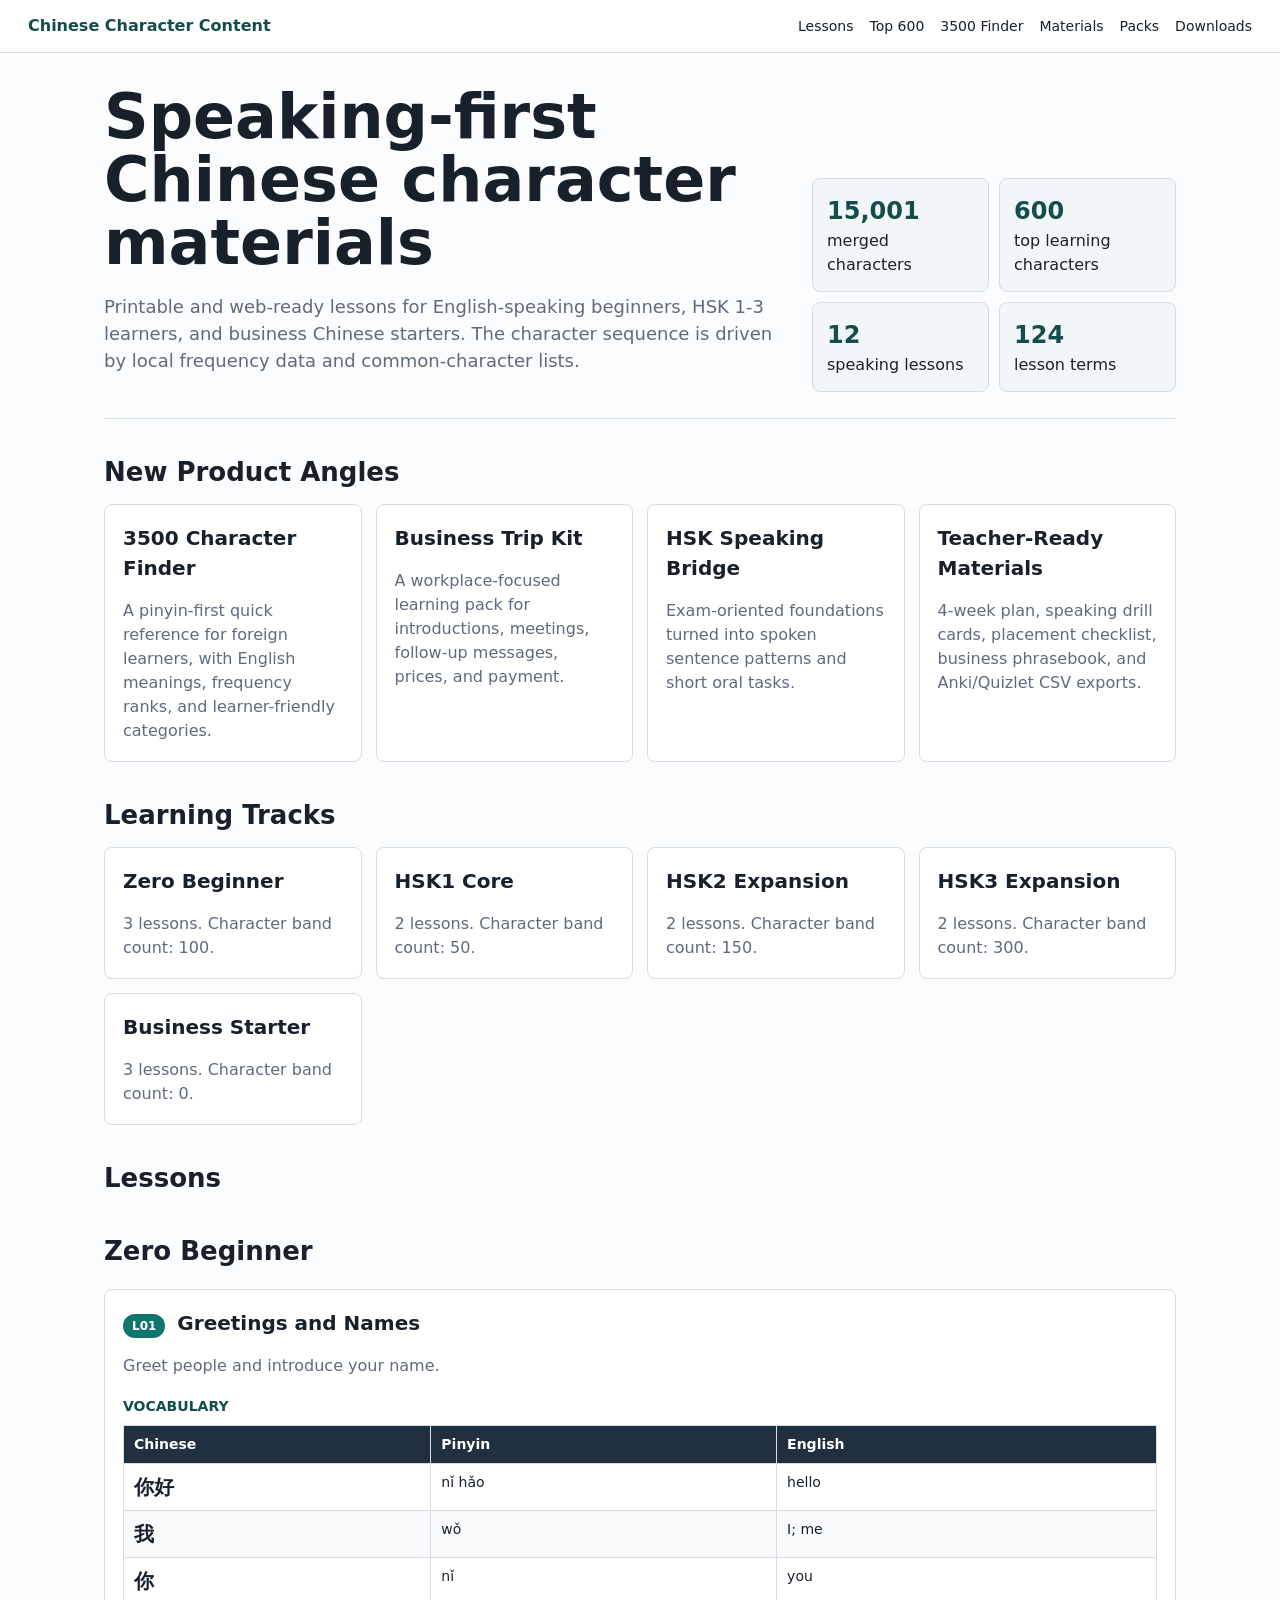
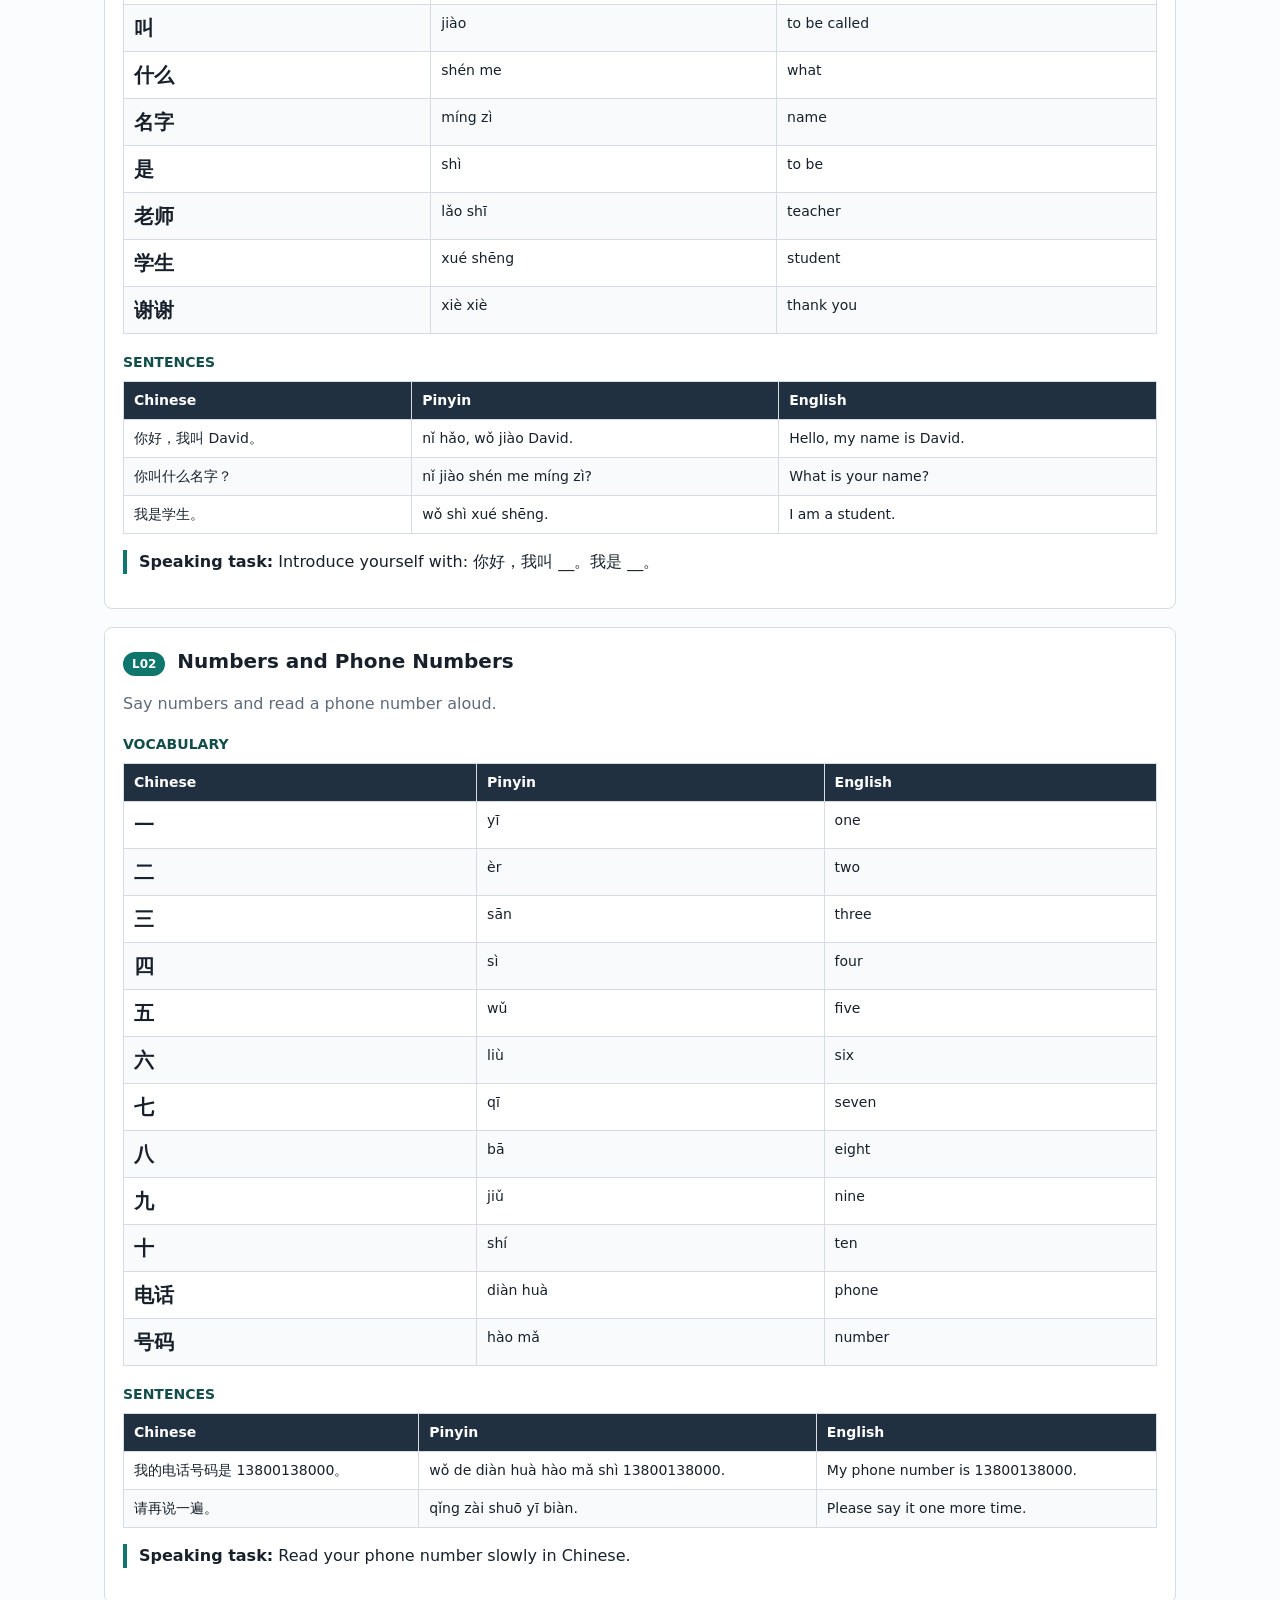
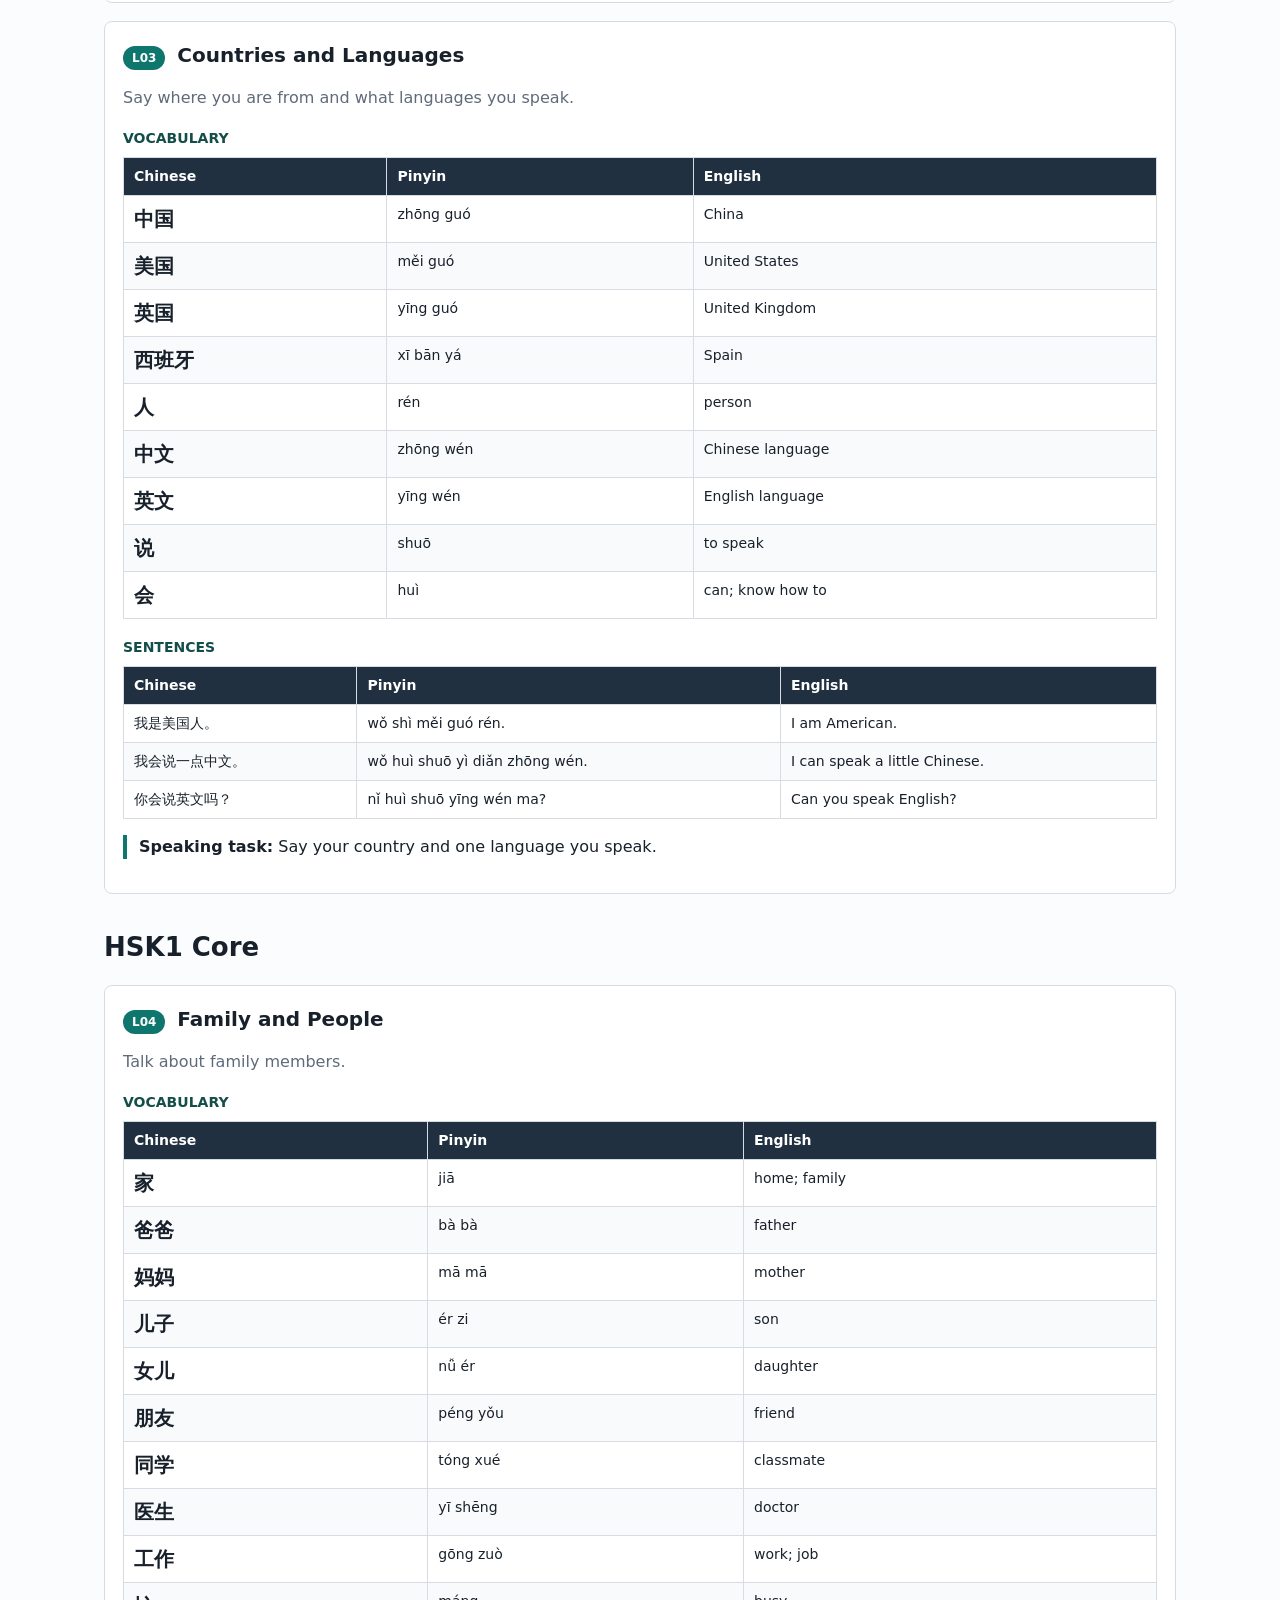
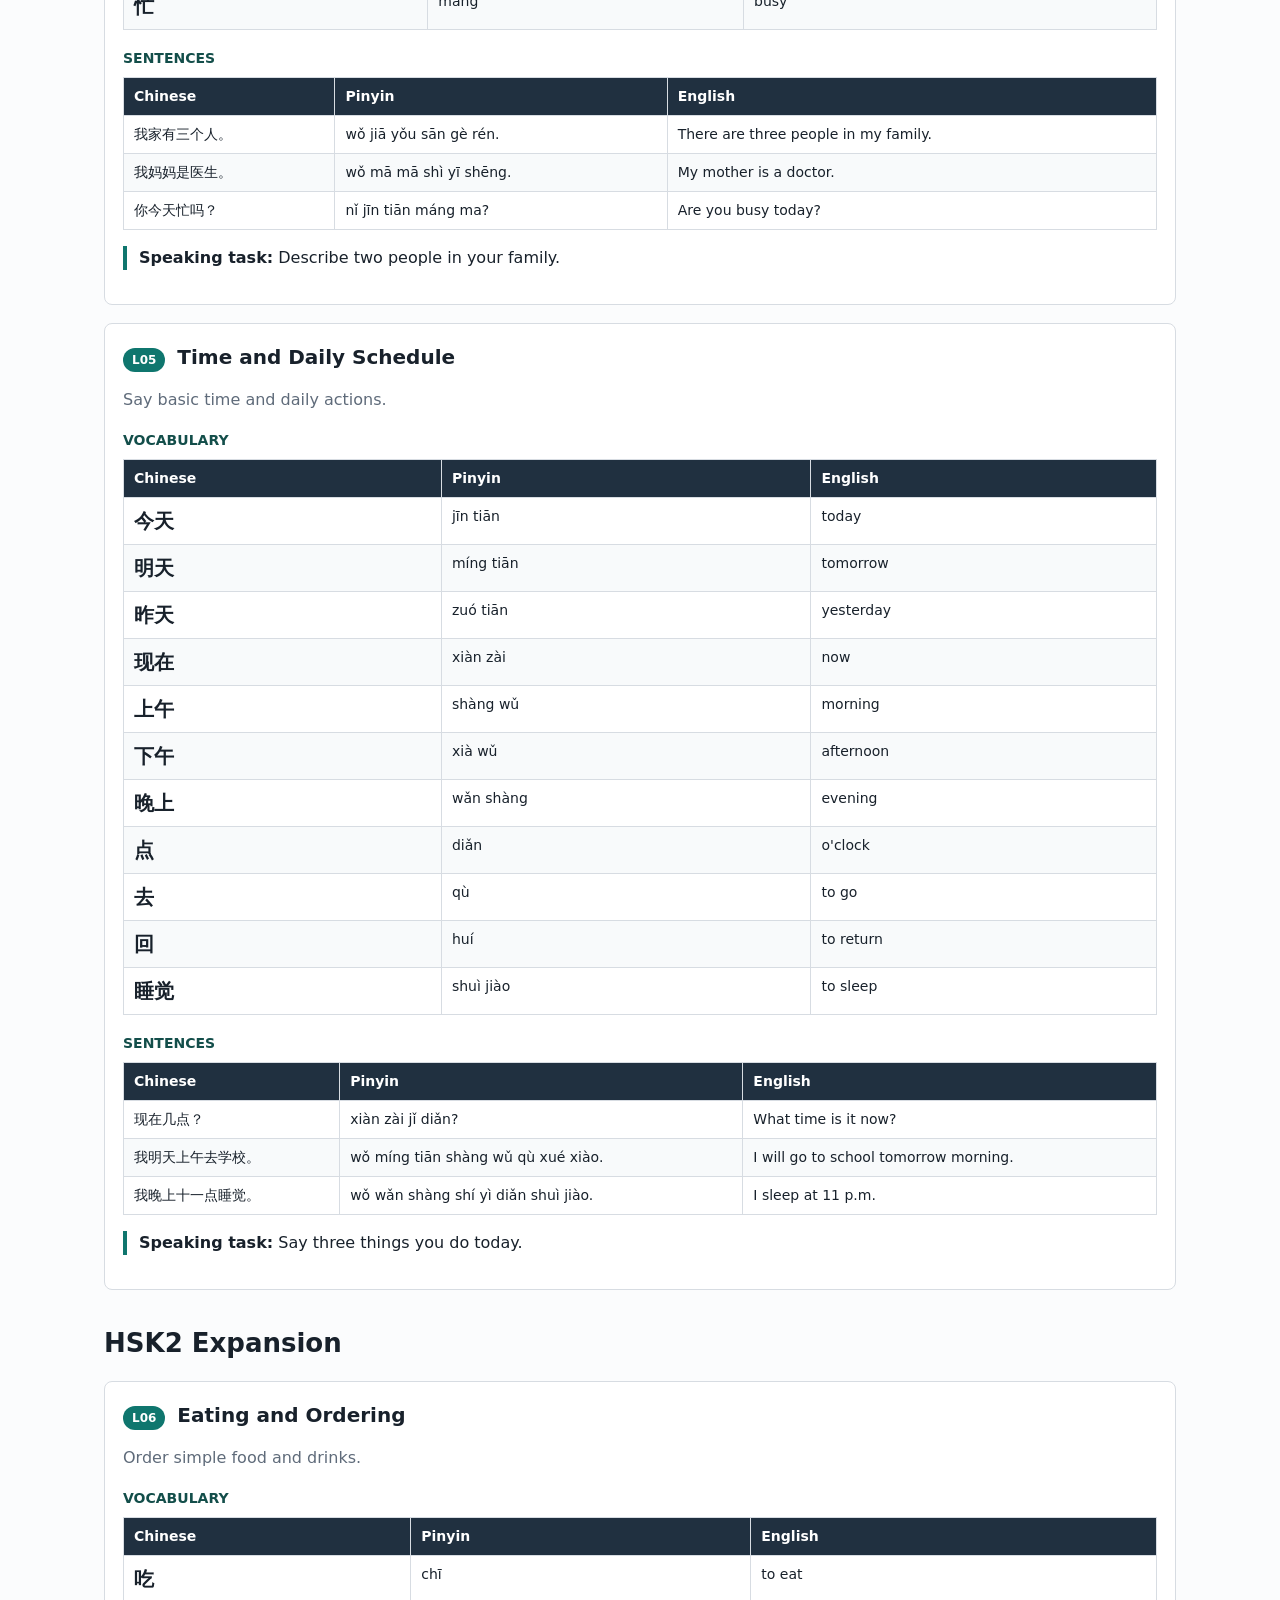
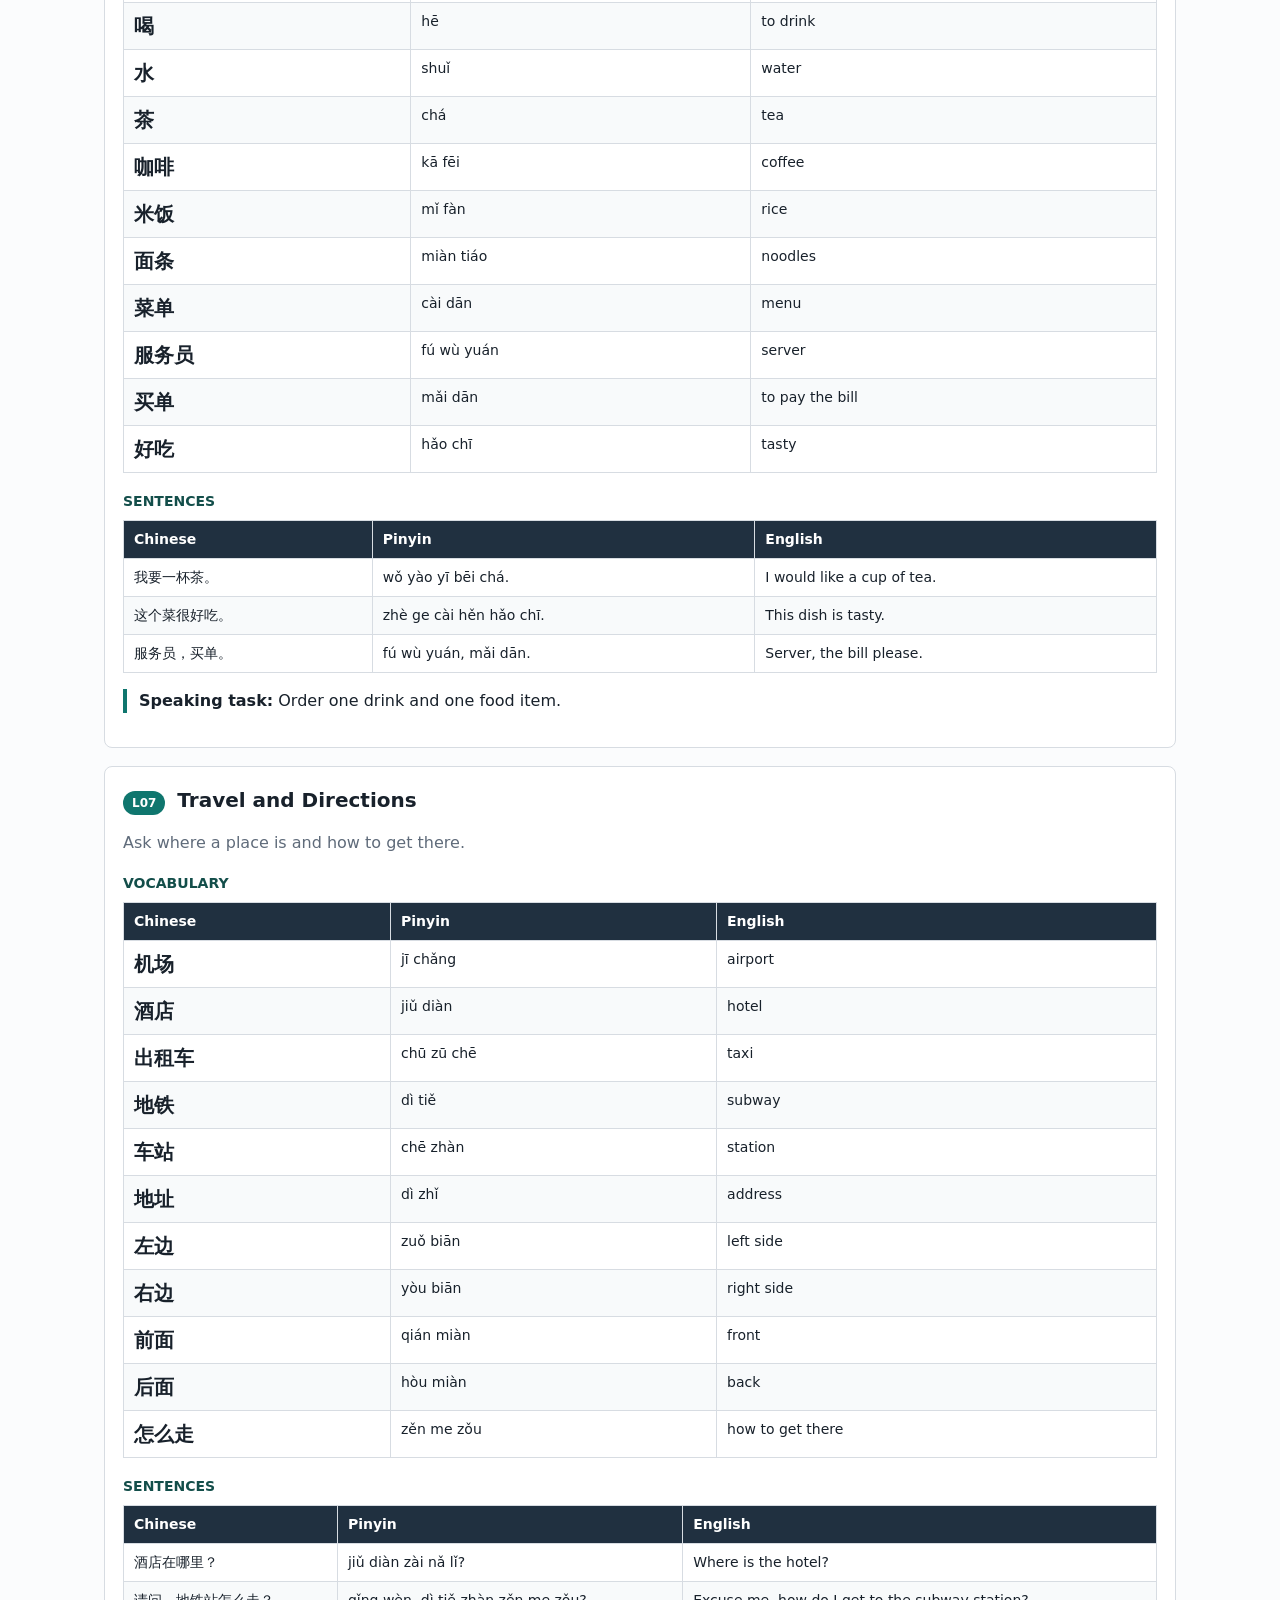
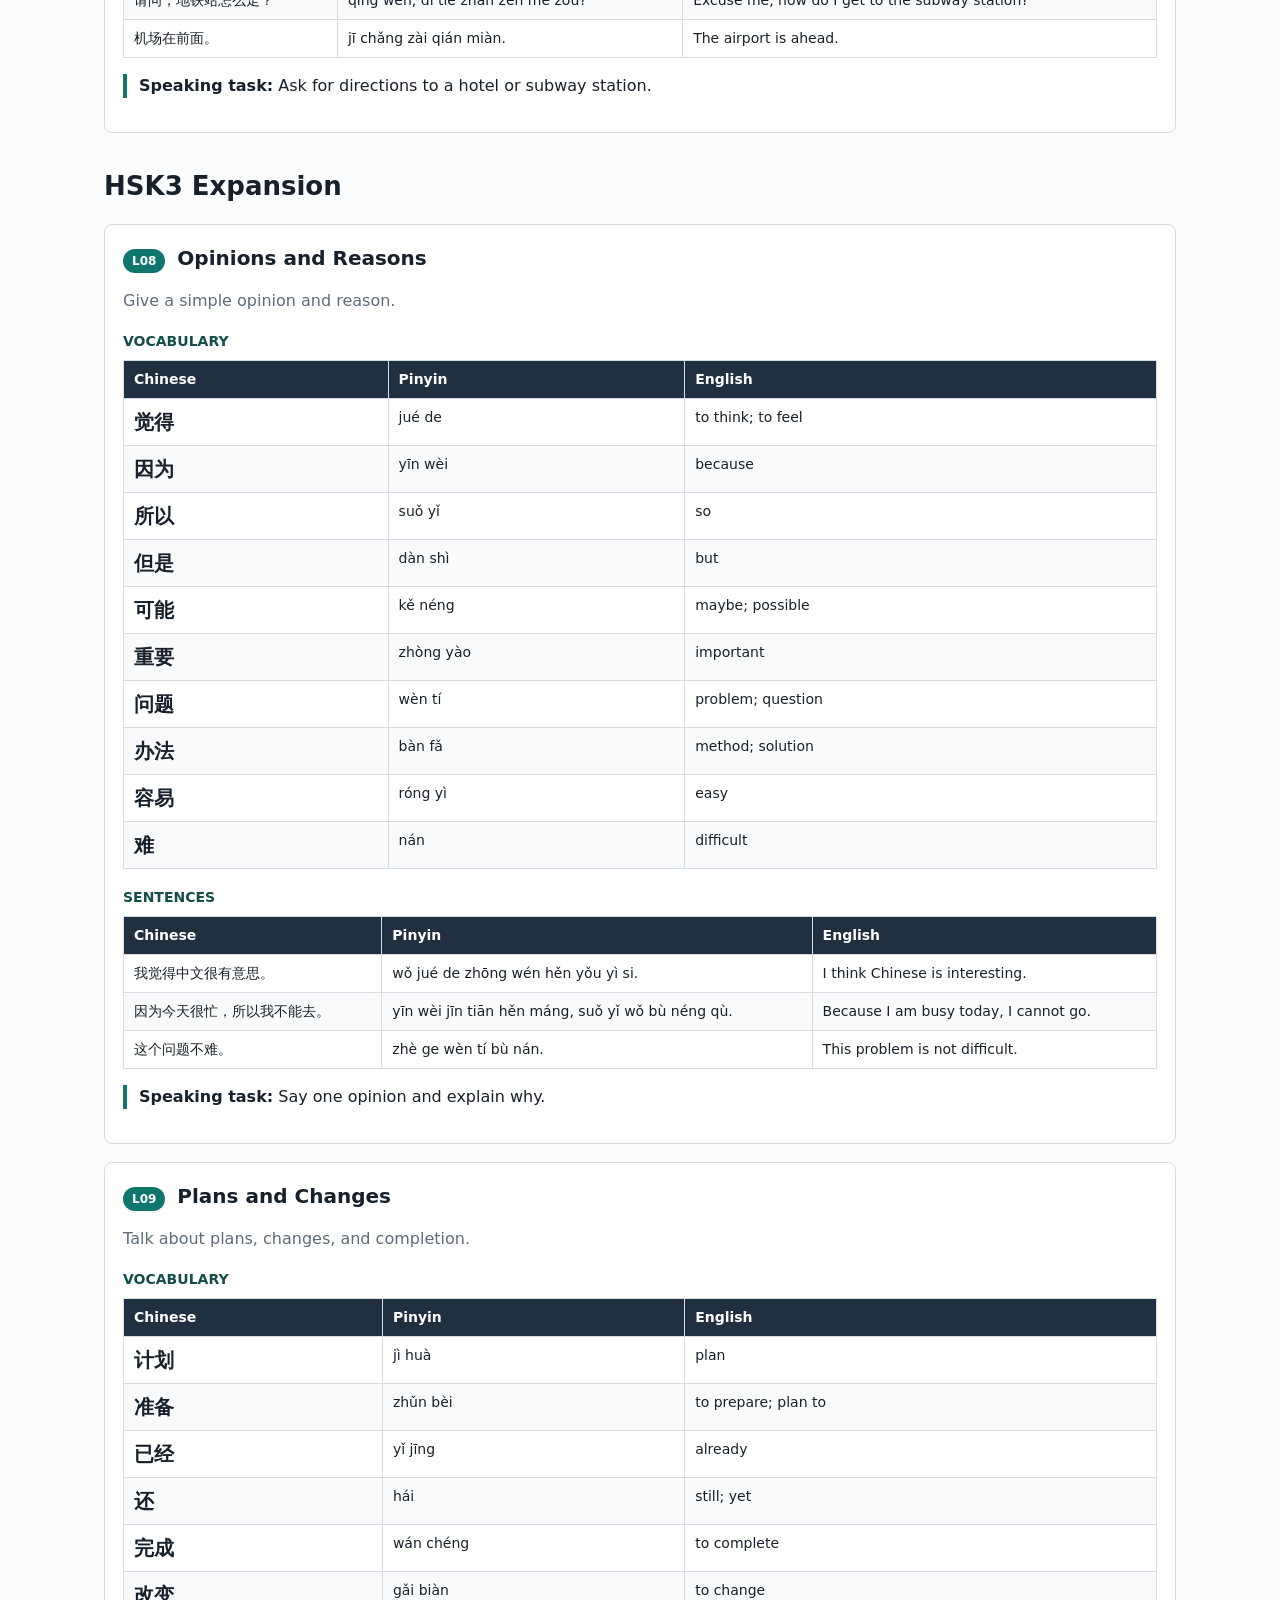
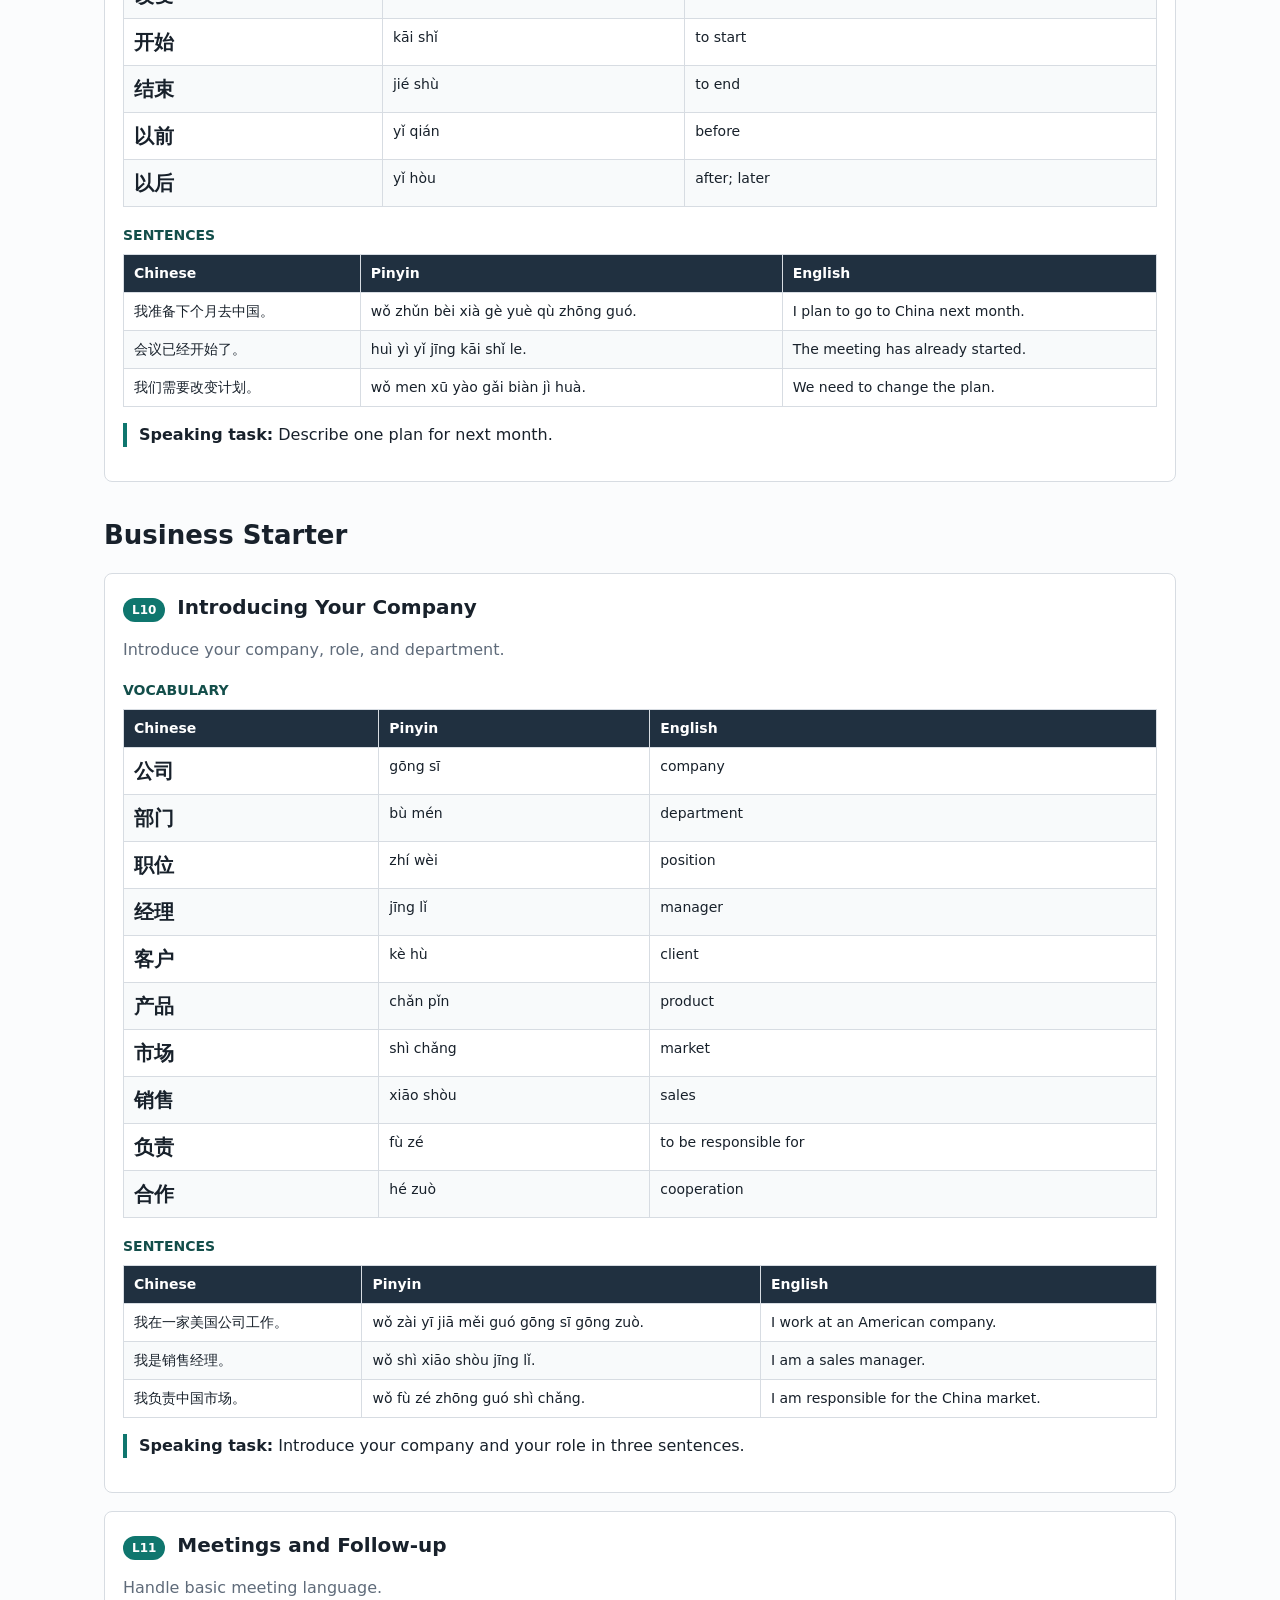
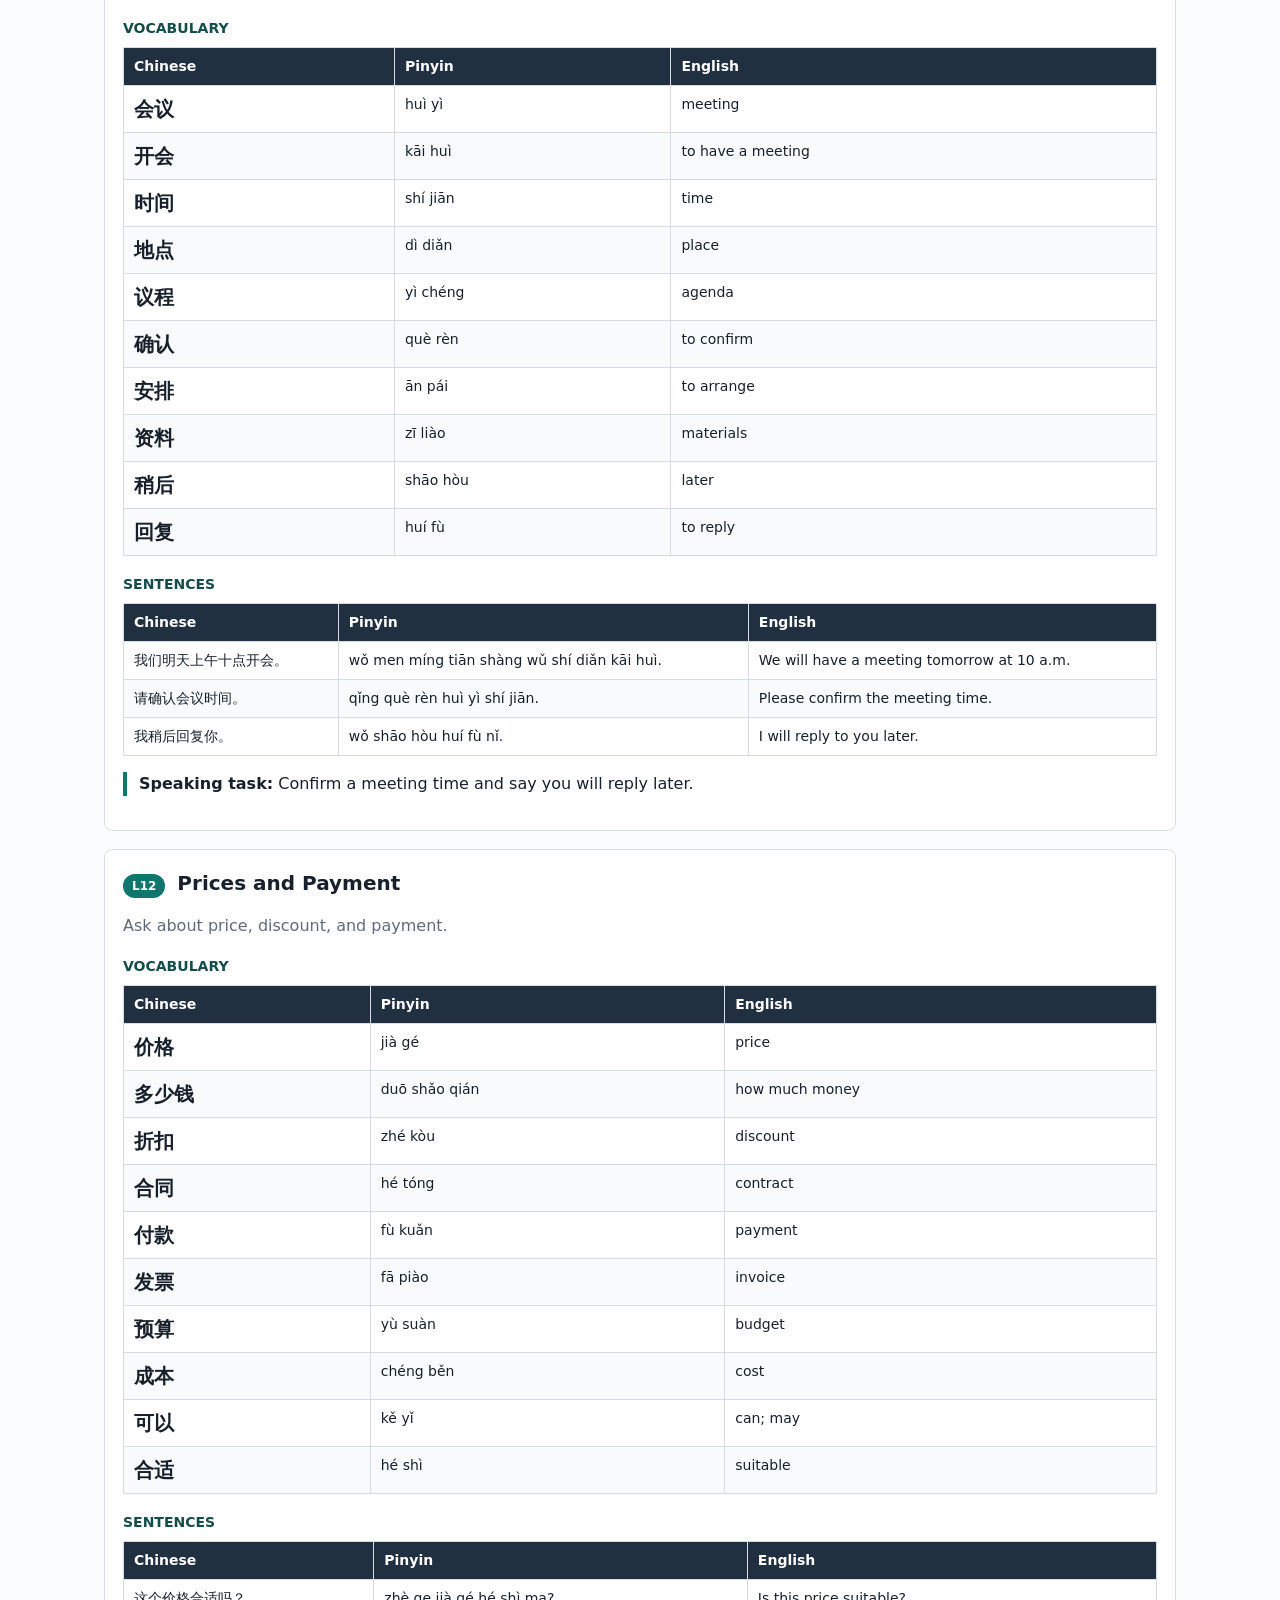
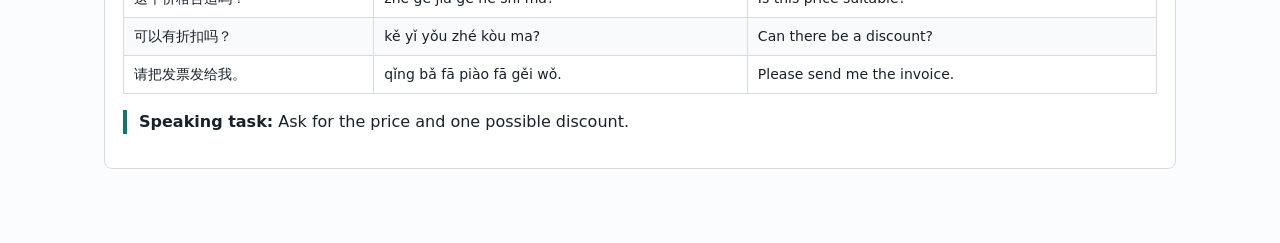
==== commit 31ba0bc9: "Add companion learning materials" ====
--- a/docs/index.html
+++ b/docs/index.html
@@ -13,6 +13,7 @@
       <a href="index.html#lessons">Lessons</a>
       <a href="characters.html">Top 600</a>
       <a href="common-3500.html">3500 Finder</a>
+      <a href="materials.html">Materials</a>
       <a href="packs.html">Packs</a>
       <a href="downloads.html">Downloads</a>
     </nav>
@@ -37,6 +38,7 @@
         <section class="tile"><h3>3500 Character Finder</h3><p>A pinyin-first quick reference for foreign learners, with English meanings, frequency ranks, and learner-friendly categories.</p></section>
         <section class="tile"><h3>Business Trip Kit</h3><p>A workplace-focused learning pack for introductions, meetings, follow-up messages, prices, and payment.</p></section>
         <section class="tile"><h3>HSK Speaking Bridge</h3><p>Exam-oriented foundations turned into spoken sentence patterns and short oral tasks.</p></section>
+        <section class="tile"><h3>Teacher-Ready Materials</h3><p>4-week plan, speaking drill cards, placement checklist, business phrasebook, and Anki/Quizlet CSV exports.</p></section>
       </div>
     </section>
     <section>
--- a/docs/assets/styles.css
+++ b/docs/assets/styles.css
@@ -95,10 +95,48 @@
   font-size: 12px;
 }
 .pack-meta { display: flex; gap: 8px; flex-wrap: wrap; margin: 10px 0; }
+.finder-tools {
+  position: sticky;
+  top: 58px;
+  z-index: 5;
+  background: rgba(251,252,253,0.97);
+  border: 1px solid var(--line);
+  border-radius: 8px;
+  padding: 12px;
+  margin: 18px 0;
+}
+.finder-row { display: grid; grid-template-columns: 1.4fr 0.8fr; gap: 10px; }
+.finder-tools input, .finder-tools select {
+  width: 100%;
+  min-height: 40px;
+  border: 1px solid var(--line);
+  border-radius: 6px;
+  padding: 8px 10px;
+  font: inherit;
+  background: white;
+}
+.filters { display: flex; flex-wrap: wrap; gap: 8px; margin-top: 10px; }
+.filters button {
+  border: 1px solid var(--line);
+  border-radius: 6px;
+  padding: 7px 10px;
+  color: var(--ink);
+  background: white;
+  cursor: pointer;
+}
+.filters button.active { color: white; background: var(--accent-dark); border-color: var(--accent-dark); }
+.finder-count { color: var(--muted); margin: 10px 0 0; font-size: 14px; }
+.finder-section { margin: 14px 0; border: 1px solid var(--line); border-radius: 8px; background: white; }
+.finder-section summary { cursor: pointer; padding: 13px 16px; font-weight: 760; color: var(--accent-dark); }
+.finder-section table { margin: 0; border-left: 0; border-right: 0; border-bottom: 0; }
+.char-row.hidden { display: none; }
+.examples { color: var(--muted); font-size: 13px; }
 @media (max-width: 760px) {
   .topbar { align-items: flex-start; flex-direction: column; }
   .hero { grid-template-columns: 1fr; }
   main { padding: 24px 14px 42px; }
   table { font-size: 13px; }
   th, td { padding: 7px; }
+  .finder-tools { top: 104px; }
+  .finder-row { grid-template-columns: 1fr; }
 }
